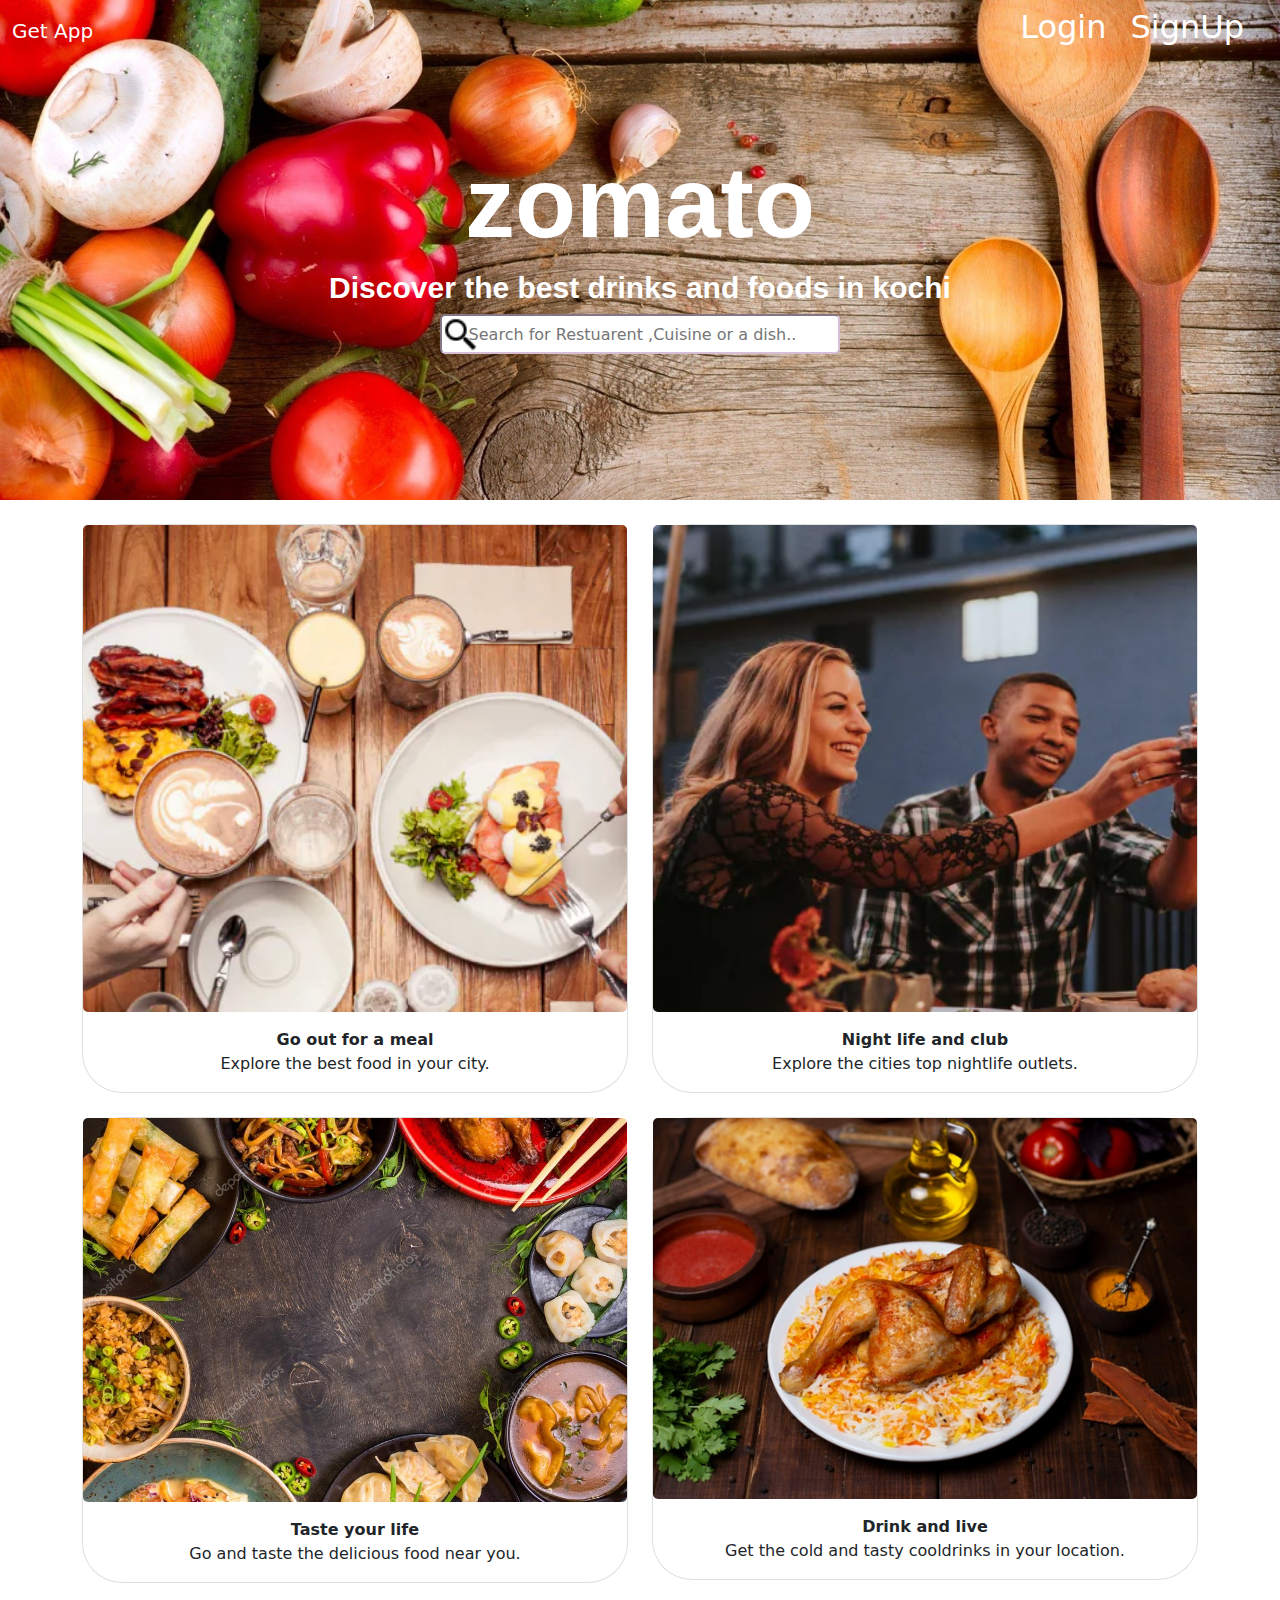
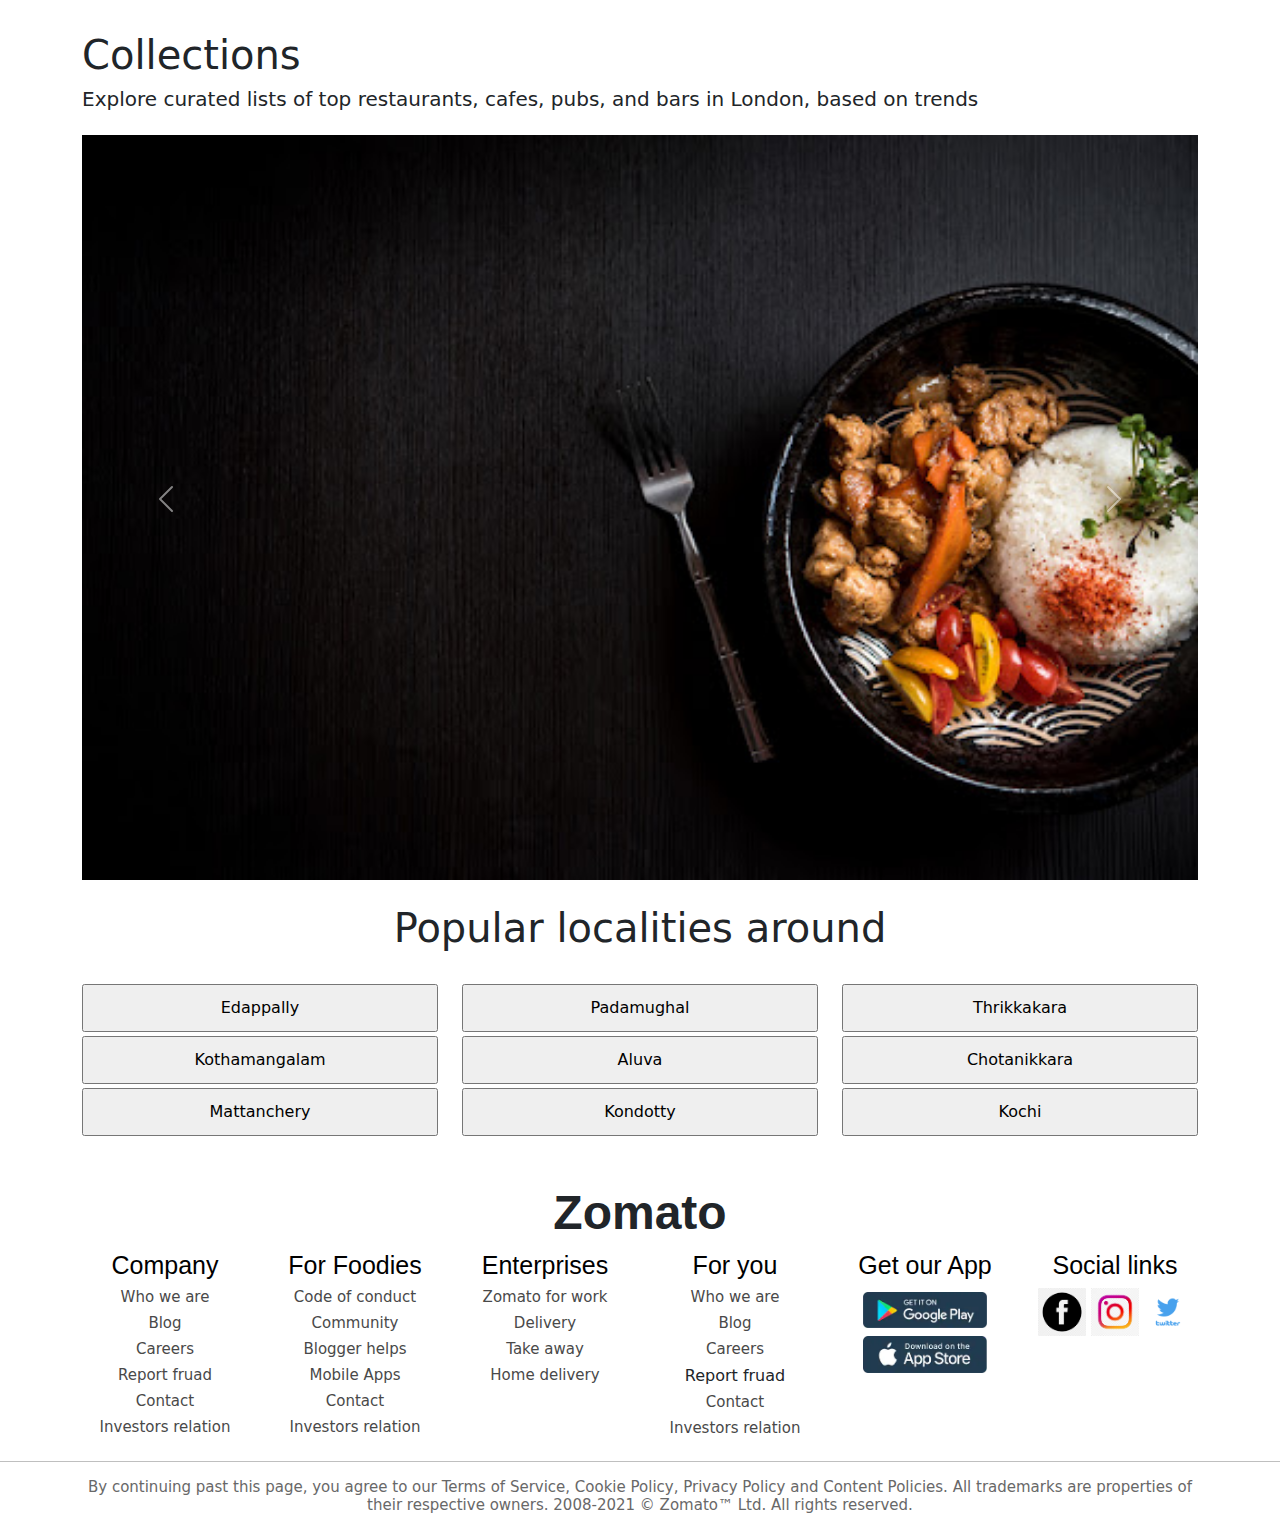
==== index.html @ c19b4e6b "shdb" ====
<!DOCTYPE html>
<html lang="en">

<head>
  <meta charset="UTF-8">
  <meta http-equiv="X-UA-Compatible" content="IE=edge">
  <meta name="viewport" content="width=device-width, initial-scale=1.0">
  <link rel="stylesheet" href="css/bootstrap.css" type="text/css">
  <link rel="stylesheet" href="style.css" type="text/css">
  <title>Zomato</title>
</head>

<body>
  <section>
    <div class="row1">
      <nav class="navbar navbar-expand-lg navbar-dark bg-transparent">
        <div class="container-fluid">
          <a class="navbar-brand text-white" href="#">Get App</a>
          <button class="navbar-toggler" type="button" data-bs-toggle="collapse"
            data-bs-target="#navbarSupportedContent" aria-controls="navbarSupportedContent" aria-expanded="false"
            aria-label="Toggle navigation">
            <span class="navbar-toggler-icon"></span>
          </button>
          <div class="collapse navbar-collapse" id="navbarSupportedContent">
            <ul class="navbar-nav me-auto mb-2 mb-lg-0">
              <!-- <li class="nav-item">
                <a class="nav-link active" aria-current="page" href="#">Home</a>
              </li> -->
              <!-- <li class="nav-item">
                <a class="nav-link" href="#">Link</a>
              </li> -->
              <!-- <li class="nav-item dropdown">
                <a class="nav-link dropdown-toggle" href="#" id="navbarDropdown" role="button" data-bs-toggle="dropdown" aria-expanded="false">
                  Dropdown
                </a>
                <ul class="dropdown-menu" aria-labelledby="navbarDropdown">
                  <li><a class="dropdown-item" href="#">Action</a></li>
                  <li><a class="dropdown-item" href="#">Another action</a></li>
                  <li><hr class="dropdown-divider"></li>
                  <li><a class="dropdown-item" href="#">Something else here</a></li>
                </ul>
              </li> -->
              <!-- <li class="nav-item">
                <a class="nav-link">Disabled</a>
              </li> -->
            </ul>
            <!-- <form class="d-flex">
              <input class="form-control me-2" type="search" placeholder="Search" aria-label="Search">
              <button class="btn btn-outline-success" type="submit">Search</button>
            </form> -->
            <h2 class="text1 me-4 ">Login</h2>
            <h2 class="text1 me-4 ">SignUp</h2>
          </div>
        </div>
      </nav>

      <div class="row2">
        <h1 class="text-3">zomato</h1>

      </div>
      <div class="row3">
        <h3 class="text-4">Discover the best drinks and foods in kochi</h3>

      </div>
      <div class="row4">
        <div class="col-12">
          <input type="search" class="Textfield" placeholder="Search for Restuarent ,Cuisine or a dish..">
        </div>
      </div>



    </div>
  </section>


  <!-- bodySection -->

  <div class="container text-center">
    <div class="row text-center">
      <div class="col-6 col-md-6 col-sm-6 col-lg-6 pt-4">
        <div class="card" style="width: 100%; height: auto;">
          <img src="Images/Go out for meal.webp" class="card-img-top" alt="...">
          <div class="card-body">
            <p class="card-text"><b>Go out for a meal</b><br>Explore the best food in your city.</p>
          </div>
        </div>
      </div>
      <div class="col-6 col-md-6 col-lg-6 col-sm-6 pt-4">
        <div class="card" style="width: 100%; height: auto;">
          <img src="Images/Zomatopro.webp" class="card-img-top" alt="...">
          <div class="card-body">
            <p class="card-text"><b>Night life and club</b><br>Explore the cities top nightlife outlets.</p>
          </div>
        </div>
      </div>
    </div>
    <div class="row text-center">
      <div class="col-6 col-md-6 col-lg-6 col-sm-6 pt-4">
        <div class="card" style="width: 100%; height: auto;">
          <img src="Images/Background11.jpg" class="card-img-top" alt="...">
          <div class="card-body">
            <p class="card-text"><b>Taste your life</b><br>Go and taste the delicious food near you.</p>
          </div>
        </div>
      </div>
      <div class="col-6 col-md-6 col-lg-6 col-sm-6 pt-4">
        <div class="card" style="width: 100%; height: auto;">
          <img src="Images/food5.jpg" class="card-img-top" alt="...">
          <div class="card-body">
            <p class="card-text"><b>Drink and live</b><br>Get the cold and tasty cooldrinks in your location.</p>
          </div>
        </div>
      </div>
    </div>
  </div>

  <!-- second body -->


  <div class="container">
    <div class="row pt-5">
      <h1>Collections</h1>
      <h5>Explore curated lists of top restaurants, cafes, pubs, and bars in London, based on trends</h5>
      <div class="col-md-12">
        <div id="carouselExampleInterval" class="carousel slide pt-3" data-bs-ride="carousel">
          <div class="carousel-inner">
            <div class="carousel-item active" data-bs-interval="10000">
              <img src="Images/Background6.jpg" class="d-block w-100" alt="...">
            </div>
            <div class="carousel-item" data-bs-interval="2000">
              <img src="Images/Background10 (1).png" class="d-block w-100" alt="...">
            </div>
            <div class="carousel-item" data-bs-interval="2000">
              <img src="Images/Background7.jpg" class="d-block w-100" alt="...">
            </div>
          </div>
          <button class="carousel-control-prev" type="button" data-bs-target="#carouselExampleInterval" data-bs-slide="prev">
            <span class="carousel-control-prev-icon" aria-hidden="true"></span>
            <span class="visually-hidden">Previous</span>
          </button>
          <button class="carousel-control-next" type="button" data-bs-target="#carouselExampleInterval" data-bs-slide="next">
            <span class="carousel-control-next-icon" aria-hidden="true"></span>
            <span class="visually-hidden">Next</span>
          </button>
        </div>
      </div>
    </div>
  </div>

  <!-- thirdbody -->

  <div class="container">
    <h1 class="pt-4 text-center">Popular localities around</h1>
    <div class="row text-center pt-4">
      <div class="col-sm-4 col-12 col-lg-4"><input type="button" class="button" value="Edappally"></div>
      <div class="col-sm-4 col-12 col-lg-4 "><input type="button" class="button" value="Padamughal"></div>
       <div class="col-sm-4 col-12 col-lg-4"><input type="button" class="button" value="Thrikkakara"></div>
      <!-- <div class="col-sm-4 col-9 col-lg-4"><input type="button" class="button" value="Kondotty"></div>
      <div class="col-sm-4 col-9 col-lg-4"><input type="button" class="button" value="Kondotty"></div>  -->
    </div>
    <div class="row text-center pt-1">
      <div class="col-sm-4 col-12 col-lg-4"><input type="button" class="button" value="Kothamangalam"></div>
      <div class="col-sm-4 col-12 col-lg-4 "><input type="button" class="button" value="Aluva"></div>
       <div class="col-sm-4 col-12 col-lg-4"><input type="button" class="button" value="Chotanikkara"></div>

    </div>
    <div class="row text-center pt-1">
      <div class="col-sm-4 col-12 col-lg-4"><input type="button" class="button" value="Mattanchery"></div>
      <div class="col-sm-4 col-12 col-lg-4 "><input type="button" class="button" value="Kondotty"></div>
       <div class="col-sm-4 col-12 col-lg-4"><input type="button" class="button" value="Kochi"></div>

    </div>

  </div>

  <!-- footer -->

  <div class="container">
    <div class="row pt-5 text-center">
      <h1 class="Textlast">Zomato</h1>
      
      <div class="col-6 col-sm-4 col-lg-2">
        <h4 class="Company">Company</h4>
        <h6 class="innertext">Who we are</h6>
        <h6 class="innertext">Blog</h6>
        <h6 class="innertext">Careers</h6>
        <h6 class="innertext">Report fruad</h6>
        <h6 class="innertext">Contact</h6>
        <h6 class="innertext">Investors relation</h6>

      </div>
      <div class="col-6 col-sm-4 col-lg-2">
        <h4 class="Company">For Foodies</h4>
        <h6 class="innertext">Code of conduct</h6>
        <h6 class="innertext">Community</h6>
        <h6 class="innertext">Blogger helps</h6>
        <h6 class="innertext">Mobile Apps</h6>
        <h6 class="innertext">Contact</h6>
        <h6 class="innertext">Investors relation</h6>

      </div>
      <div class="col-6 col-sm-4 col-lg-2">
        <h4 class="Company">Enterprises</h4>
        <h6 class="innertext">Zomato for work</h6>
        <h6 class="innertext">Delivery</h6>
        <h6 class="innertext">Take away</h6>
        <h6 class="innertext">Home delivery</h6>
        <!-- <h6 class="innertext">Contact</h6>
        <h6 class="innertext">Investors relation</h6> -->

      </div>
      <div class="col-6 col-sm-4 col-lg-2">
       <h4 class="Company">For you</h4>
       <h6 class="innertext">Who we are</h6>
        <h6 class="innertext">Blog</h6>
        </a><h6 class="innertext">Careers</h6>
       <h6>Report fruad</h6>
        <h6 class="innertext">Contact</h6>
        <h6 class="innertext">Investors relation</h6>

      </div>
      <div class="col-6 col-sm-4 col-lg-2">
        <h4 class="Company">Get our App</h4>
        <a href="https://play.google.com/store/apps/details?id=com.application.zomato"><img src="Images/Googleplay.webp" alt="" class="w-75 mt-1"></a>
        <a href="https://apps.apple.com/in/app/zomato-food-delivery-dining/id434613896"><img src="Images/Playstore.webp" alt="" class="w-75 mt-2"></a>
    
      </div>
      <div class="col-6 col-sm-4 col-lg-2">
        <h4 class="Company">Social links</h4>
        <a href="https://www.facebook.com/zomato/"><img src="Images/fdac.png" alt="" class="image-fluid"></a>
        <a href="https://www.instagram.com/zomato/?hl=en"><img src="Images/insta.jpg" alt="" class="image-fluid"></a>
        <a href="https://twitter.com/zomato?ref_src=twsrc%5Egoogle%7Ctwcamp%5Eserp%7Ctwgr%5Eauthor"><img src="Images/twitter.png" alt="" class="image-fluid"></a>
       

      </div>
    </div>
  </div>

  <hr class="hr">
  <div class="container">
  <h6 class="h6 text-center">By continuing past this page, you agree to our Terms of Service, Cookie Policy, Privacy Policy and Content Policies. All trademarks are properties of their respective owners. 2008-2021 © Zomato™ Ltd. All rights reserved.</h6>

</div>









  <script src="js/bootstrap.js"></script>
  <script src="https://cdn.jsdelivr.net/npm/@popperjs/core@2.10.2/dist/umd/popper.min.js"
    integrity="sha384-7+zCNj/IqJ95wo16oMtfsKbZ9ccEh31eOz1HGyDuCQ6wgnyJNSYdrPa03rtR1zdB"
    crossorigin="anonymous"></script>
  <script src="https://cdn.jsdelivr.net/npm/bootstrap@5.1.3/dist/js/bootstrap.min.js"
    integrity="sha384-QJHtvGhmr9XOIpI6YVutG+2QOK9T+ZnN4kzFN1RtK3zEFEIsxhlmWl5/YESvpZ13"
    crossorigin="anonymous"></script>
</body>

</html>
---- style.css ----
body{
    margin: 0px;
    padding: 0px;
}
.row1{
    width: 100%;
    height: 500px;
    background-image: url(Images/New-1.jpg);
    background-size: cover;
    overflow: hidden;
}
.text1{
    cursor: pointer;
    color: white;
}
.text1:hover{
    color: rgb(1, 105, 32);
}
.row2{
    align-items: center;
    text-align: center;
    padding-top: 5rem;
   
}
.text-3{
    font-size: 100px;
    font-family: Arial, Helvetica, sans-serif;
    font-weight: bolder;
    color: rgb(255, 255, 255);
}
.row3{
    align-items: center;
    text-align: center;

}
.text-4{
    font-size: 30px;
    font-family: Arial, Helvetica, sans-serif;
    font-weight: bolder;
    color: white;
}
.row4{
    align-items: center;
    text-align: center;

}
.Textfield{
    width: 400px;
    height: 40px;
    text-align: center;
    border-radius: 5px;
    border-color: thistle;
    background-image: url(Images/icons8-search-24.png);
    background-repeat: no-repeat;
    background-size: 2.3rem;
    
    /* background-position:; */
    outline: 0;
    cursor: pointer;

}

/* bodypart */
/* .container{
    margin-top: auto;
    background: rgb(255, 255, 255);
}
.row{
    text-align: center;
    margin-top: 40px;
   height: 500px;
   background: rgb(255, 255, 255);
   
  
}

.card{
    height: auto;
    width: auto;
    border-radius: 10px;

}

.card-img-top{
    width: auto;
    height: 15rem;
    border-radius: 2rem;

}
.rowone{
    text-align: center;
    margin-top: 40px;
   height: 900px;
   background: rgb(248, 155, 155);

} */

.Image1{
    width: 100%;
    height: auto;
    
    /* height: 7rem; */
}
.card{
    border-radius: 40px;
}
.card-img-top{
    border-radius: 5px;
    height: auto;
}
.d-block{
    width: 100%;
    
}
.button{
    width: 100%;
    height: 3rem;
    cursor: pointer;
    
}
.Textlast{
    font-family:sans-serif;
    font-weight: bold;
    font-size: 3rem;
}
.Company{
    font-style: normal;
    font-family: Verdana, Geneva, Tahoma, sans-serif;
    font-size: 25px;
    color: black;
}
.innertext{
    color: rgb(73, 73, 73);
    font-size: 15px;
    cursor: pointer;

}
.innertext:hover{
    color: rgb(250, 14, 14);
}
.hr{
    color: black;
    font-weight: 700;
}
.image-fluid{
    width: 3rem;
    height: auto;
    cursor: pointer;
}
.image-fluid:hover{
    transform: scale(1.05);
    transition: 0.7s ease;
}
.w-75:hover{
    transform: scale(1.05);
    transition: 0.7s ease;

}
.h6{
    color: rgb(104, 104, 104);
    font-size: 15px;
}
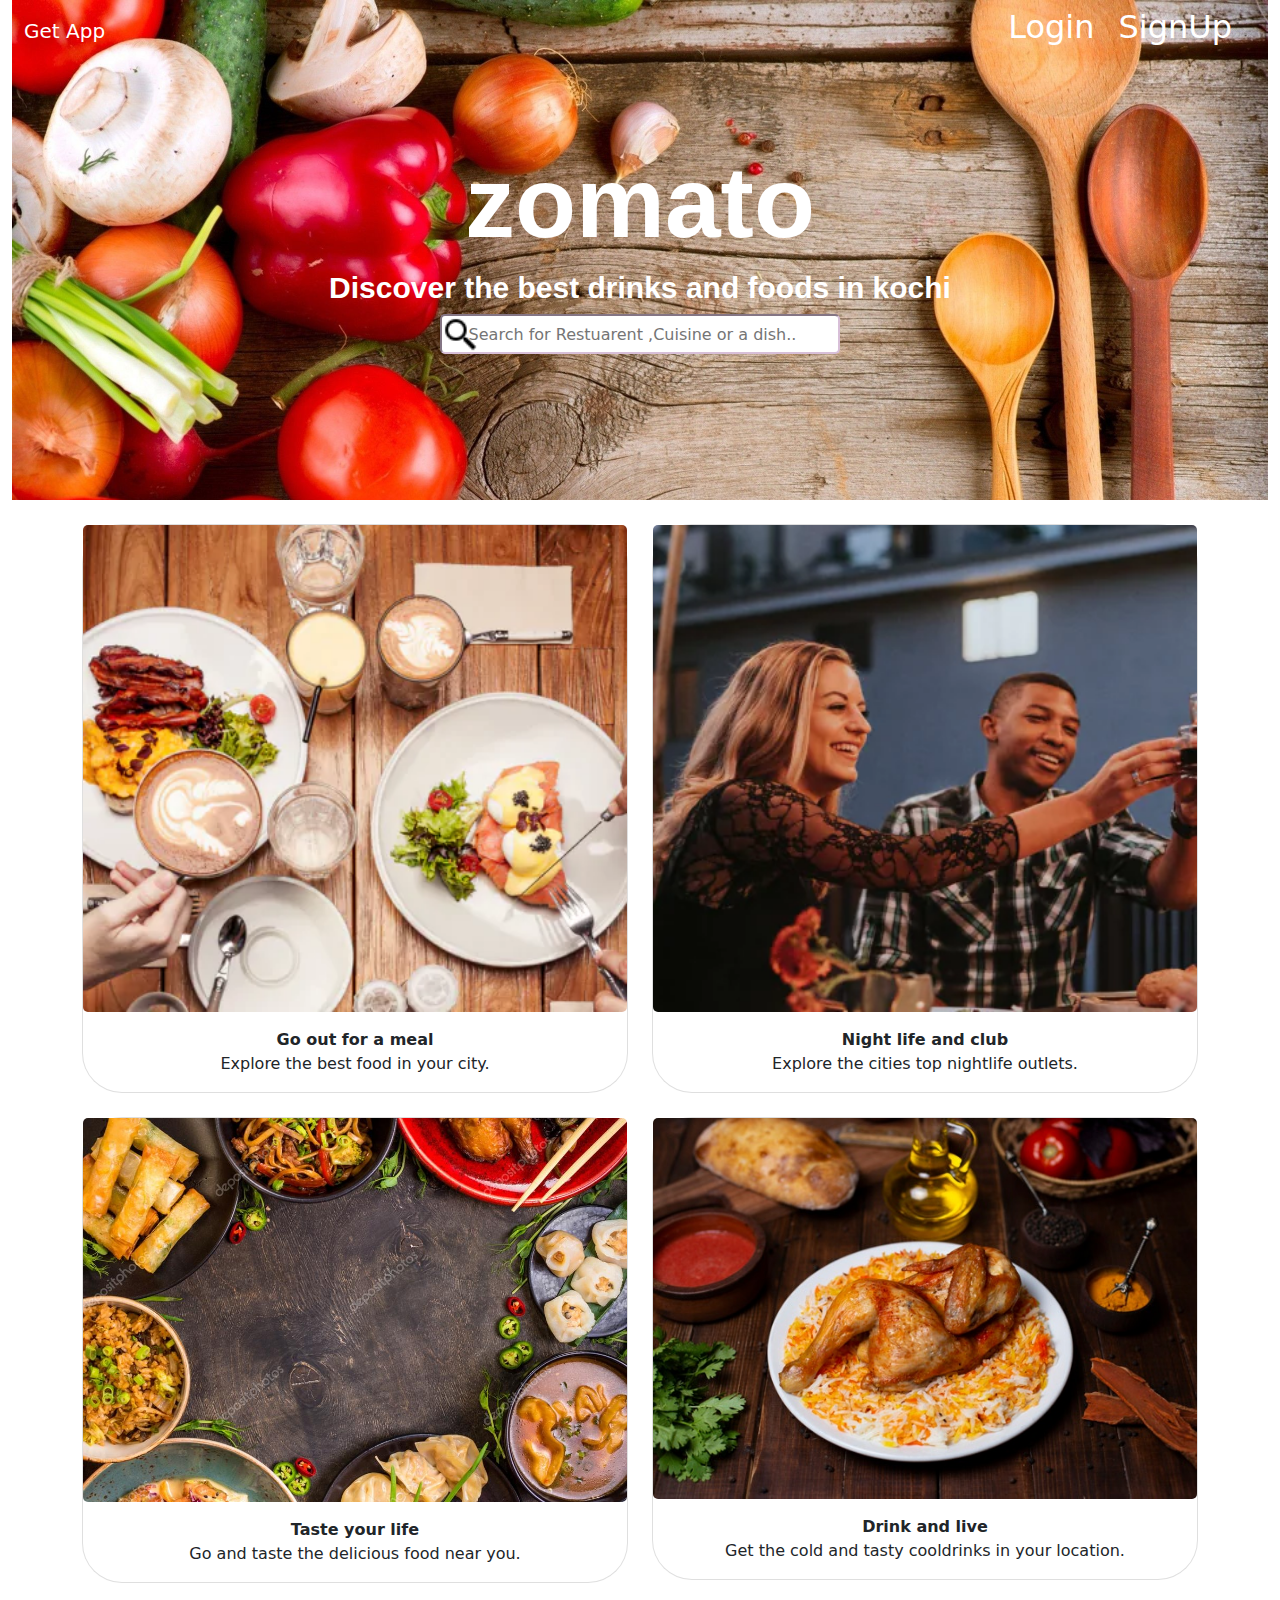
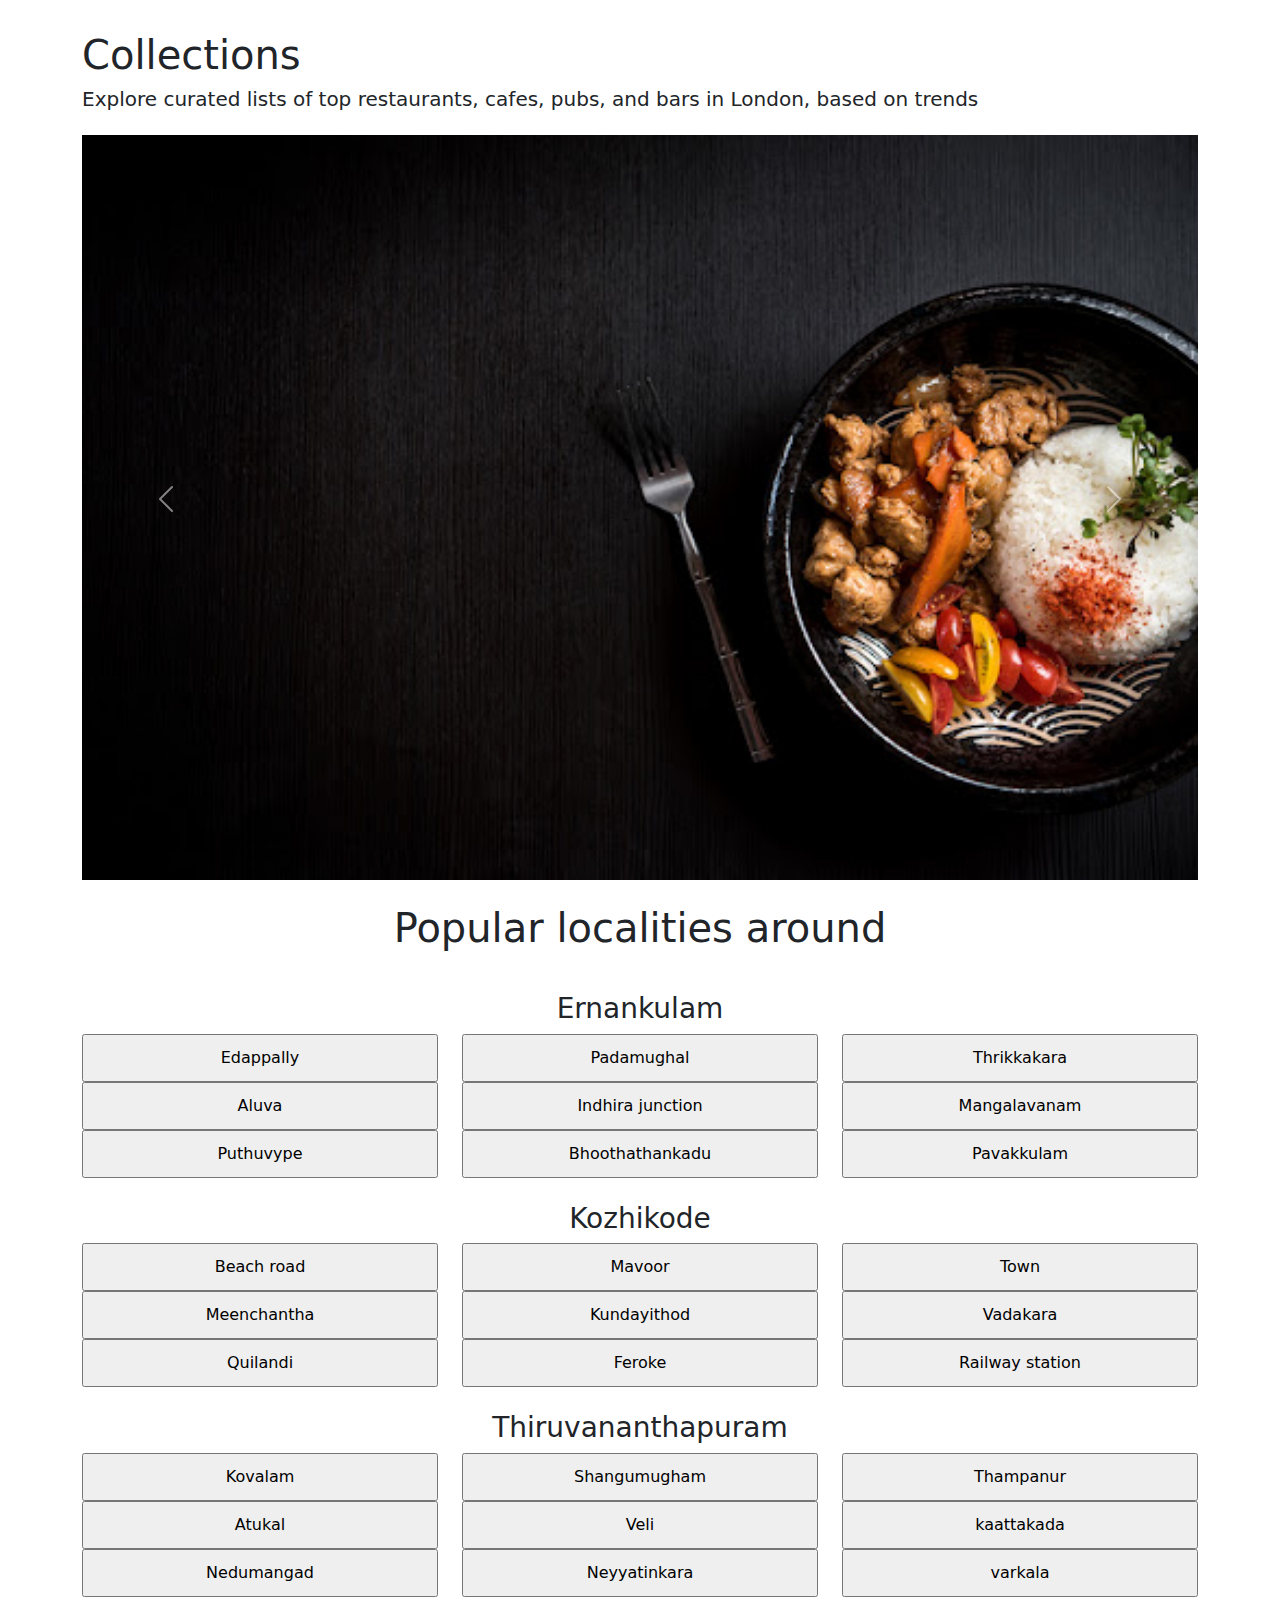
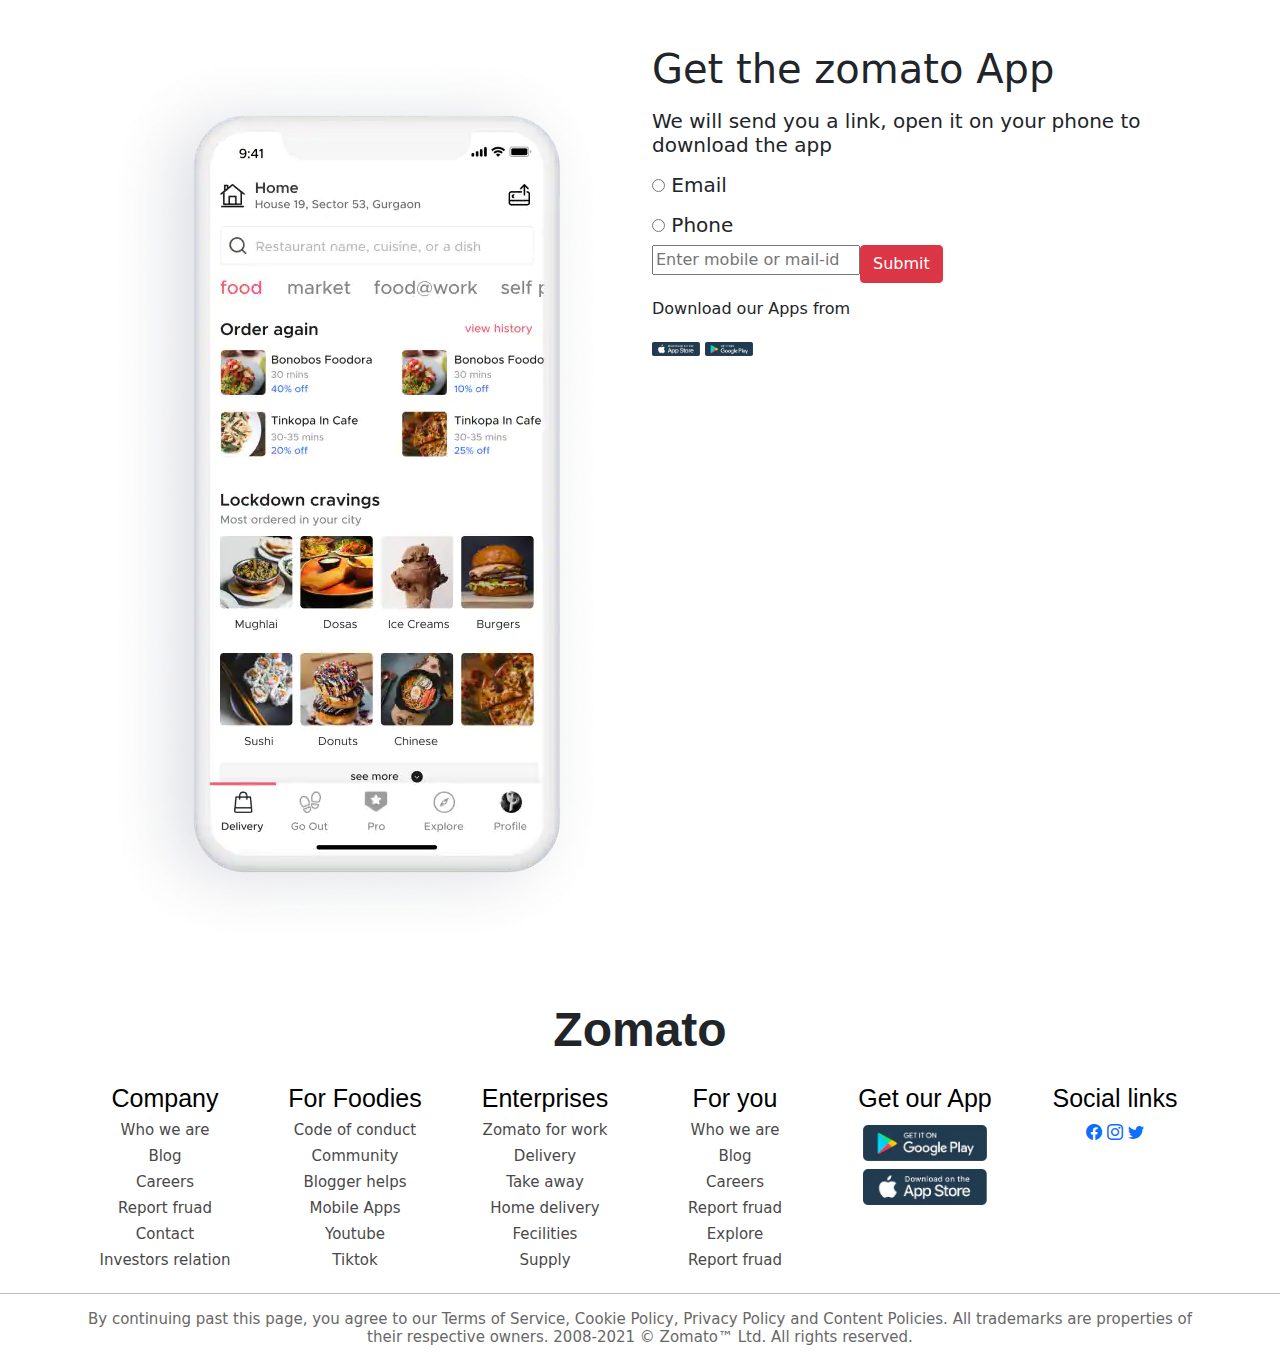
==== commit 7262aa7f: "Update index.html" ====
--- a/index.html
+++ b/index.html
@@ -7,13 +7,52 @@
   <meta name="viewport" content="width=device-width, initial-scale=1.0">
   <link rel="stylesheet" href="css/bootstrap.css" type="text/css">
   <link rel="stylesheet" href="style.css" type="text/css">
+  <link rel="stylesheet" href="https://cdn.jsdelivr.net/npm/bootstrap-icons@1.7.1/font/bootstrap-icons.css">
   <title>Zomato</title>
 </head>
 
 <body>
-  <section>
+  <div class="container-fluid">
+    <!-- <div class="row1"> -->
+    <!-- <div class="row banner">
+      <div class="col-lg-6 col-6 col-md-6 col-sm-6 "><h1>zomato</h1></div>
+      <div class="col-lg-6 col-6 col-md-6 col-sm-6 bg-light ">
+          <nav class="navbar navbar-expand-lg justify-content-end  navbar-light" style="text-align: right !important;">
+              <div class="container-fluid m-auto justify-content-end ">
+                <button class="navbar-toggler  " type="button" data-bs-toggle="collapse" data-bs-target="#navbarNav" aria-controls="navbarNav" aria-expanded="false" aria-label="Toggle navigation">
+                  <span class="navbar-toggler-icon"></span>
+                </button>
+                <div class="collapse navbar-collapse justify-content-end" id="navbarNav">
+                  <ul class="navbar-nav ">
+                    
+                    <li class="nav-item">
+                      <a class="nav-link text-end" href="#">sign in</a>
+                    </li>
+                    <li class="nav-item text-end">
+                      <a class="nav-link" href="#">sign up</a>
+                    </li>
+                    
+                  </ul>
+                </div>
+              </div>
+            </nav>
+      </div>
+  </div> -->
+
+    
+
+
+
+
+
+
+
+
+
+
+
     <div class="row1">
-      <nav class="navbar navbar-expand-lg navbar-dark bg-transparent">
+      <nav class="navbar navbar-expand-lg navbar-dark bg-transparent justify-content-end">
         <div class="container-fluid">
           <a class="navbar-brand text-white" href="#">Get App</a>
           <button class="navbar-toggler" type="button" data-bs-toggle="collapse"
@@ -21,12 +60,16 @@
             aria-label="Toggle navigation">
             <span class="navbar-toggler-icon"></span>
           </button>
-          <div class="collapse navbar-collapse" id="navbarSupportedContent">
+          <div class="collapse navbar-collapse justify-content-end" id="navbarSupportedContent">
             <ul class="navbar-nav me-auto mb-2 mb-lg-0">
+
+
+
+
               <!-- <li class="nav-item">
                 <a class="nav-link active" aria-current="page" href="#">Home</a>
-              </li> -->
-              <!-- <li class="nav-item">
+              </li>  -->
+              <!--  <li class="nav-item">
                 <a class="nav-link" href="#">Link</a>
               </li> -->
               <!-- <li class="nav-item dropdown">
@@ -43,13 +86,20 @@
               <!-- <li class="nav-item">
                 <a class="nav-link">Disabled</a>
               </li> -->
+
+
             </ul>
+
+
             <!-- <form class="d-flex">
               <input class="form-control me-2" type="search" placeholder="Search" aria-label="Search">
               <button class="btn btn-outline-success" type="submit">Search</button>
             </form> -->
-            <h2 class="text1 me-4 ">Login</h2>
-            <h2 class="text1 me-4 ">SignUp</h2>
+
+
+
+            <h2 class="text1 me-4 justify-content-end">Login</h2>
+            <h2 class="text1 me-4 justify-content-end">SignUp</h2>
           </div>
         </div>
       </nav>
@@ -66,15 +116,17 @@
         <div class="col-12">
           <input type="search" class="Textfield" placeholder="Search for Restuarent ,Cuisine or a dish..">
         </div>
-      </div>
-
-
-
-    </div>
-  </section>
-
-
-  <!-- bodySection -->
+      </div> 
+
+
+
+    </div>
+  </div>
+        
+</div>
+
+
+   <!-- bodySection -->
 
   <div class="container text-center">
     <div class="row text-center">
@@ -153,25 +205,89 @@
   <div class="container">
     <h1 class="pt-4 text-center">Popular localities around</h1>
     <div class="row text-center pt-4">
+      <h3 class="line pt-2">Ernankulam</h3>
       <div class="col-sm-4 col-12 col-lg-4"><input type="button" class="button" value="Edappally"></div>
       <div class="col-sm-4 col-12 col-lg-4 "><input type="button" class="button" value="Padamughal"></div>
        <div class="col-sm-4 col-12 col-lg-4"><input type="button" class="button" value="Thrikkakara"></div>
       <!-- <div class="col-sm-4 col-9 col-lg-4"><input type="button" class="button" value="Kondotty"></div>
       <div class="col-sm-4 col-9 col-lg-4"><input type="button" class="button" value="Kondotty"></div>  -->
-    </div>
-    <div class="row text-center pt-1">
-      <div class="col-sm-4 col-12 col-lg-4"><input type="button" class="button" value="Kothamangalam"></div>
-      <div class="col-sm-4 col-12 col-lg-4 "><input type="button" class="button" value="Aluva"></div>
-       <div class="col-sm-4 col-12 col-lg-4"><input type="button" class="button" value="Chotanikkara"></div>
-
-    </div>
-    <div class="row text-center pt-1">
-      <div class="col-sm-4 col-12 col-lg-4"><input type="button" class="button" value="Mattanchery"></div>
-      <div class="col-sm-4 col-12 col-lg-4 "><input type="button" class="button" value="Kondotty"></div>
-       <div class="col-sm-4 col-12 col-lg-4"><input type="button" class="button" value="Kochi"></div>
-
-    </div>
-
+      <div class="col-sm-4 col-12 col-lg-4"><input type="button" class="button" value="Aluva"></div>
+      <div class="col-sm-4 col-12 col-lg-4 "><input type="button" class="button" value="Indhira junction"></div>
+       <div class="col-sm-4 col-12 col-lg-4"><input type="button" class="button" value="Mangalavanam"></div>
+       <div class="col-sm-4 col-12 col-lg-4"><input type="button" class="button" value="Puthuvype"></div>
+       <div class="col-sm-4 col-12 col-lg-4 "><input type="button" class="button" value="Bhoothathankadu"></div>
+        <div class="col-sm-4 col-12 col-lg-4"><input type="button" class="button" value="Pavakkulam"></div>
+    </div>
+    <div class="row text-center pt-3">
+      <h3 class="line pt-2">Kozhikode</h3>
+      <div class="col-sm-4 col-12 col-lg-4"><input type="button" class="button" value="Beach road"></div>
+      <div class="col-sm-4 col-12 col-lg-4 "><input type="button" class="button" value="Mavoor"></div>
+       <div class="col-sm-4 col-12 col-lg-4"><input type="button" class="button" value="Town"></div>
+       <div class="col-sm-4 col-12 col-lg-4"><input type="button" class="button" value="Meenchantha"></div>
+      <div class="col-sm-4 col-12 col-lg-4 "><input type="button" class="button" value="Kundayithod"></div>
+       <div class="col-sm-4 col-12 col-lg-4"><input type="button" class="button" value="Vadakara"></div>
+       <div class="col-sm-4 col-12 col-lg-4"><input type="button" class="button" value="Quilandi"></div>
+      <div class="col-sm-4 col-12 col-lg-4 "><input type="button" class="button" value="Feroke"></div>
+       <div class="col-sm-4 col-12 col-lg-4"><input type="button" class="button" value="Railway station"></div>
+
+
+    </div>
+    <div class="row text-center pt-3">
+      <h3 class="line pt-2">Thiruvananthapuram</h3>
+      <div class="col-sm-4 col-12 col-lg-4"><input type="button" class="button" value="Kovalam"></div>
+      <div class="col-sm-4 col-12 col-lg-4 "><input type="button" class="button" value="Shangumugham"></div>
+       <div class="col-sm-4 col-12 col-lg-4"><input type="button" class="button" value="Thampanur"></div>
+       <div class="col-sm-4 col-12 col-lg-4"><input type="button" class="button" value="Atukal"></div>
+      <div class="col-sm-4 col-12 col-lg-4"><input type="button" class="button" value="Veli"></div>
+       <div class="col-sm-4 col-12 col-lg-4"><input type="button" class="button" value="kaattakada"></div>
+       <div class="col-sm-4 col-12 col-lg-4"><input type="button" class="button" value="Nedumangad"></div>
+      <div class="col-sm-4 col-12 col-lg-4"><input type="button" class="button" value="Neyyatinkara"></div>
+       <div class="col-sm-4 col-12 col-lg-4"><input type="button" class="button" value="varkala"></div>
+
+    </div>
+
+  </div>
+
+  <!-- fourth body -->
+  <div class="container">
+    <div class="row pt-5">
+      <div class="col-12 col-sm-6 col-md-6 text-center">
+        <img src="Images/phonephoto.webp" alt="" class="phoneimage">
+
+      </div>
+      <div class="zom col-12 col-sm-6 col-md-6">
+        <h1>Get the zomato App</h1>
+        <h5 class="h5text pt-2">We will send you a link, open it on your phone to download the app</h5> 
+        <!-- <span><input type="radio" name="name" class=""><h5 class="d-flex">Email</h5> <input type="radio" name="name"><h5>Phone</h5></span> -->
+         <div class="firstdiv pt-2">
+          <h5><input type="radio" class="Buttonradio" name="name">  Email</h5>
+        </div>
+          <div class="Seconddiv pt-2 ">
+         
+          <h5><input type="radio" class="Buttonradio " name="name">  Phone</h5>
+          
+        </div>
+        <div class="dev d-flex col-12 col-md-12 col-sm-12">
+        
+        <div class="Searchinput  ">
+          <input type="search" class="Searchspace" placeholder="Enter mobile or mail-id">
+        </div>
+        <div class="Searchbuton ">
+          <button type="button" class="btn btn-danger">Submit</button>
+
+        </div>
+      </div>
+
+        <h6 class="textd pt-3">Download our Apps from</h6>
+        <img src="Images/Playstore.webp" alt="" class="logo image-fluid mt-3">
+        <img src="Images/Googleplay.webp" alt="" class="logo image-fluid mt-3">
+        
+        
+        
+        
+
+      </div>
+    </div>
   </div>
 
   <!-- footer -->
@@ -180,7 +296,7 @@
     <div class="row pt-5 text-center">
       <h1 class="Textlast">Zomato</h1>
       
-      <div class="col-6 col-sm-4 col-lg-2">
+      <div class="col-6 col-sm-4 col-lg-2 pt-3">
         <h4 class="Company">Company</h4>
         <h6 class="innertext">Who we are</h6>
         <h6 class="innertext">Blog</h6>
@@ -190,47 +306,49 @@
         <h6 class="innertext">Investors relation</h6>
 
       </div>
-      <div class="col-6 col-sm-4 col-lg-2">
+      <div class="col-6 col-sm-4 col-lg-2 pt-3">
         <h4 class="Company">For Foodies</h4>
         <h6 class="innertext">Code of conduct</h6>
         <h6 class="innertext">Community</h6>
         <h6 class="innertext">Blogger helps</h6>
         <h6 class="innertext">Mobile Apps</h6>
-        <h6 class="innertext">Contact</h6>
-        <h6 class="innertext">Investors relation</h6>
-
-      </div>
-      <div class="col-6 col-sm-4 col-lg-2">
+        <h6 class="innertext">Youtube</h6>
+        <h6 class="innertext">Tiktok</h6>
+   
+
+      </div>
+      <div class="col-6 col-sm-4 col-lg-2 pt-3">
         <h4 class="Company">Enterprises</h4>
         <h6 class="innertext">Zomato for work</h6>
         <h6 class="innertext">Delivery</h6>
         <h6 class="innertext">Take away</h6>
         <h6 class="innertext">Home delivery</h6>
-        <!-- <h6 class="innertext">Contact</h6>
-        <h6 class="innertext">Investors relation</h6> -->
-
-      </div>
-      <div class="col-6 col-sm-4 col-lg-2">
+        <h6 class="innertext">Fecilities</h6>
+        <h6 class="innertext">Supply</h6>
+
+      </div>
+      <div class="col-6 col-sm-4 col-lg-2 pt-3">
        <h4 class="Company">For you</h4>
        <h6 class="innertext">Who we are</h6>
         <h6 class="innertext">Blog</h6>
-        </a><h6 class="innertext">Careers</h6>
-       <h6>Report fruad</h6>
-        <h6 class="innertext">Contact</h6>
-        <h6 class="innertext">Investors relation</h6>
-
-      </div>
-      <div class="col-6 col-sm-4 col-lg-2">
+        <h6 class="innertext">Careers</h6>
+        <h6 class="innertext">Report fruad</h6>
+        <h6 class="innertext">Explore</h6>
+        <h6 class="innertext">Report fruad</h6>
+       
+
+      </div>
+      <div class="col-6 col-sm-4 col-lg-2 pt-3">
         <h4 class="Company">Get our App</h4>
         <a href="https://play.google.com/store/apps/details?id=com.application.zomato"><img src="Images/Googleplay.webp" alt="" class="w-75 mt-1"></a>
         <a href="https://apps.apple.com/in/app/zomato-food-delivery-dining/id434613896"><img src="Images/Playstore.webp" alt="" class="w-75 mt-2"></a>
     
       </div>
-      <div class="col-6 col-sm-4 col-lg-2">
+      <div class="col-6 col-sm-4 col-lg-2 pt-3">
         <h4 class="Company">Social links</h4>
-        <a href="https://www.facebook.com/zomato/"><img src="Images/fdac.png" alt="" class="image-fluid"></a>
-        <a href="https://www.instagram.com/zomato/?hl=en"><img src="Images/insta.jpg" alt="" class="image-fluid"></a>
-        <a href="https://twitter.com/zomato?ref_src=twsrc%5Egoogle%7Ctwcamp%5Eserp%7Ctwgr%5Eauthor"><img src="Images/twitter.png" alt="" class="image-fluid"></a>
+        <a href="https://www.facebook.com/zomato/"><i class="bi bi-facebook"></i></a>
+        <a href="https://www.instagram.com/zomato/?hl=en"><i class="bi bi-instagram"></i></a>
+        <a href="https://twitter.com/zomato?ref_src=twsrc%5Egoogle%7Ctwcamp%5Eserp%7Ctwgr%5Eauthor"><i class="bi bi-twitter"></i></a>
        
 
       </div>
@@ -260,4 +378,4 @@
     crossorigin="anonymous"></script>
 </body>
 
-</html>+</html>
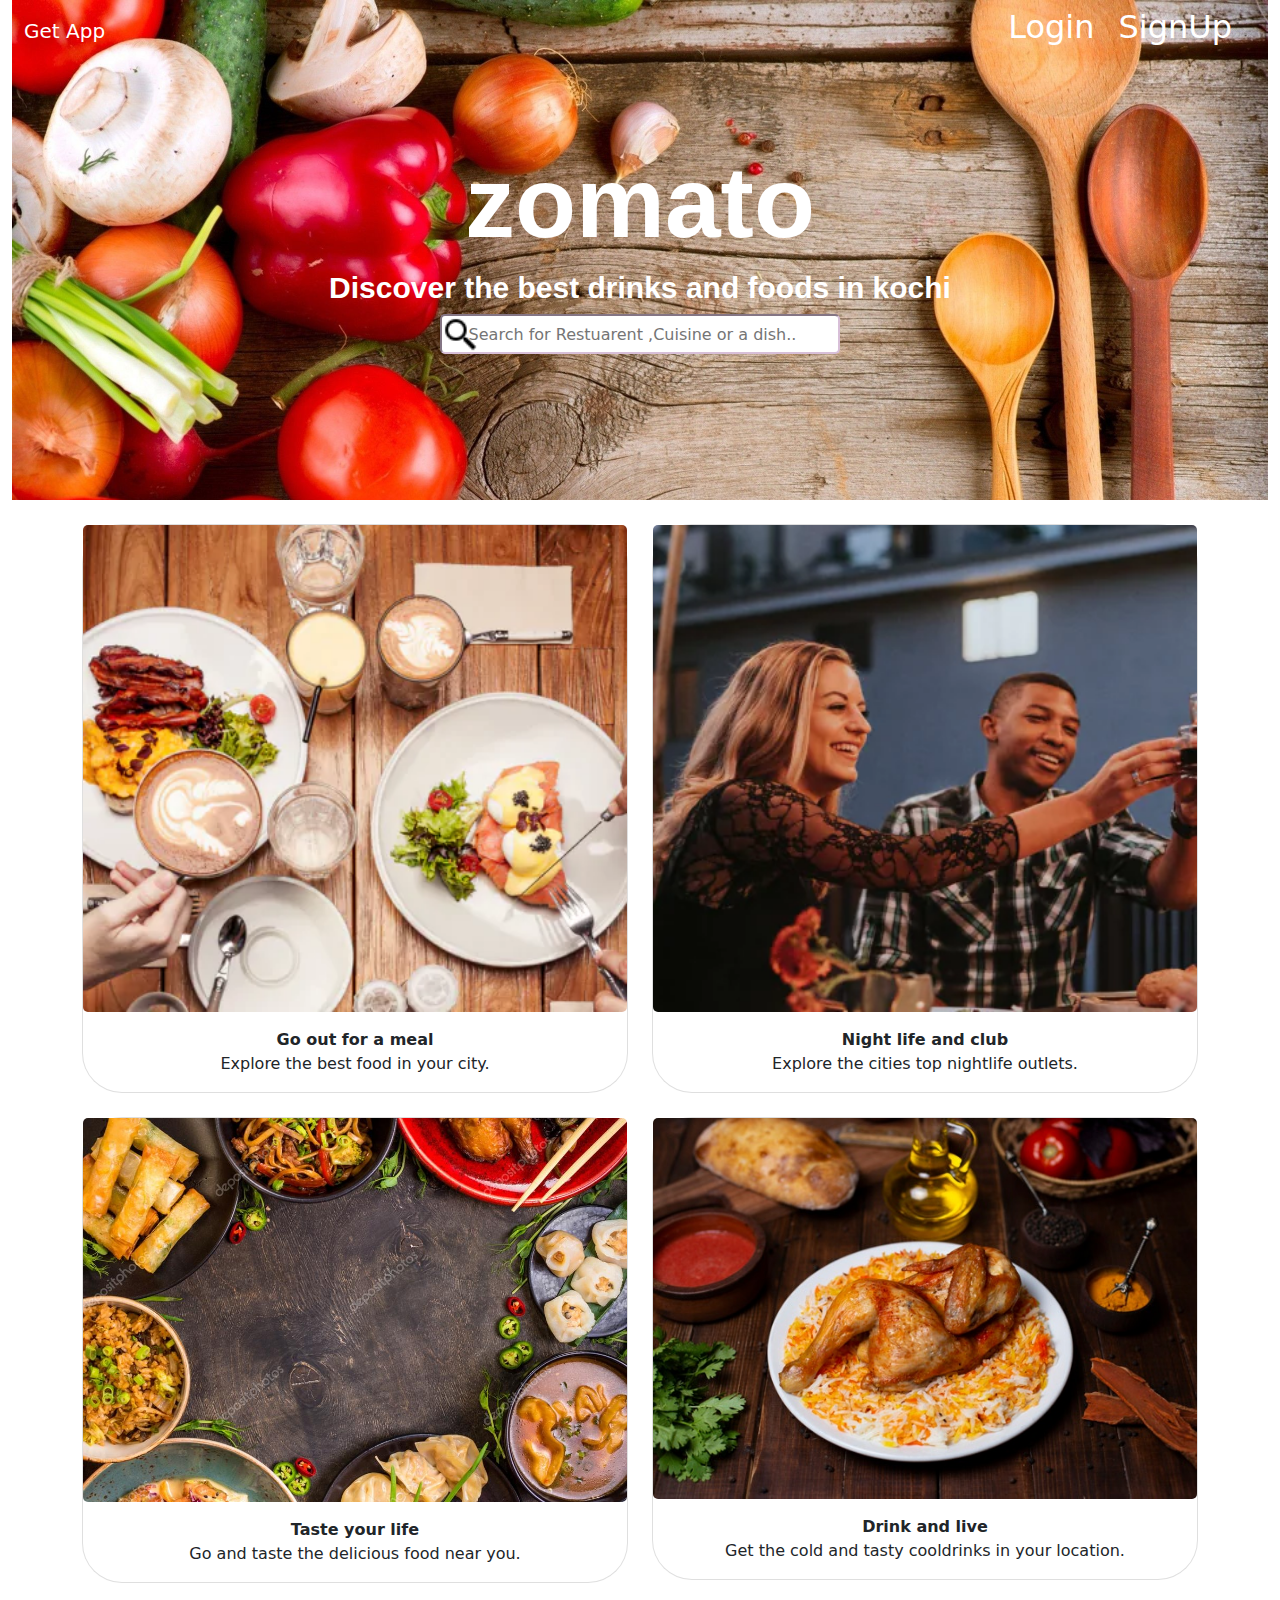
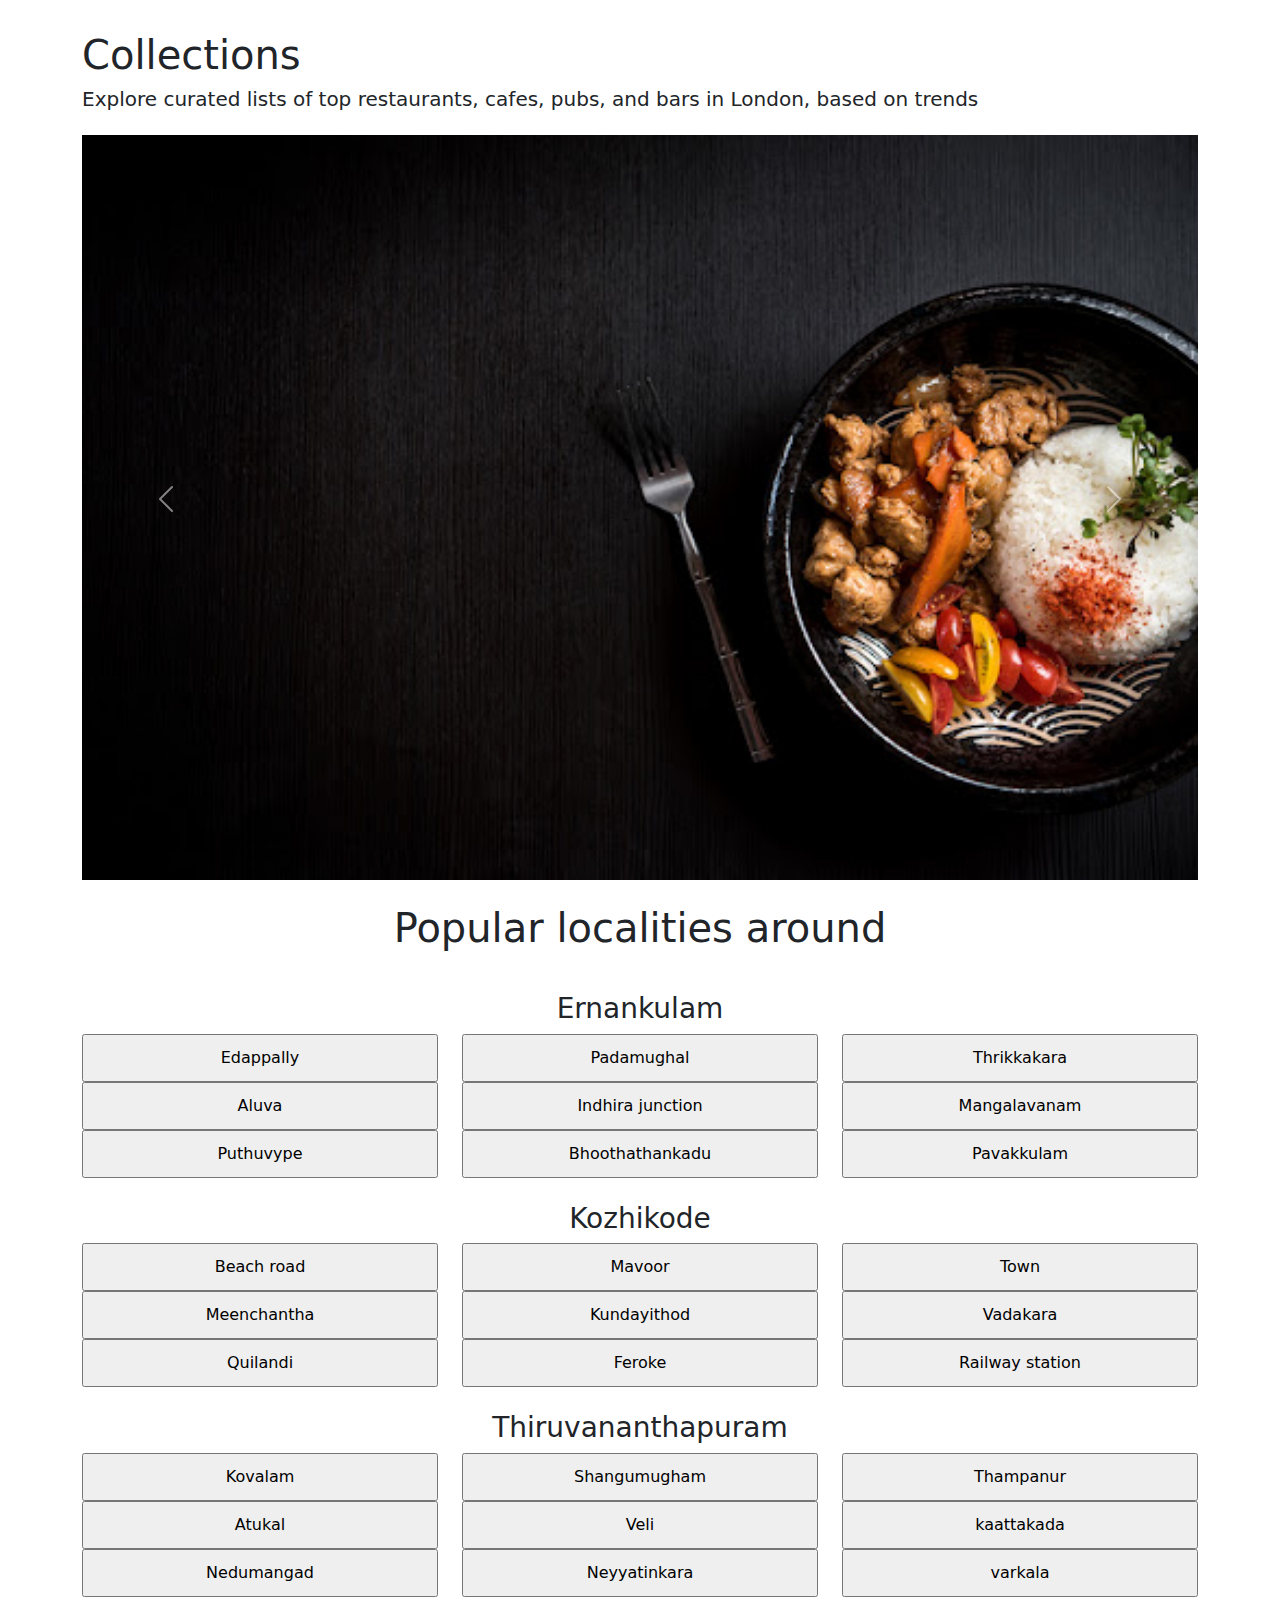
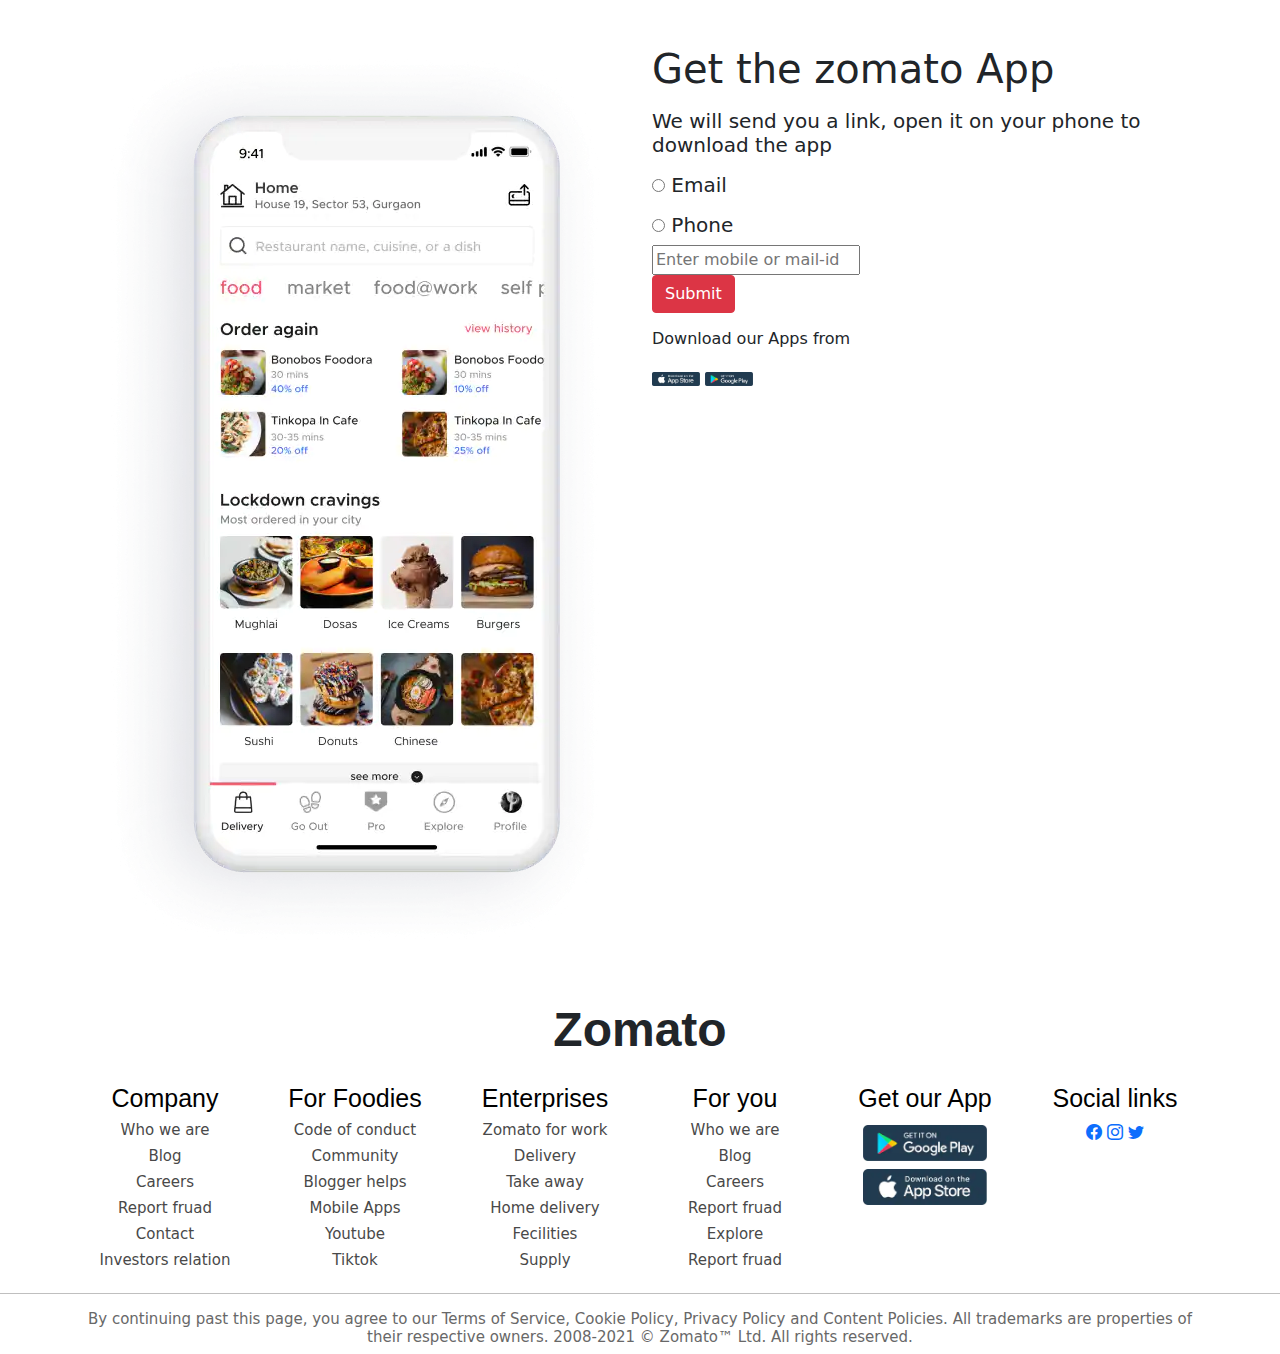
==== commit fa806d1f: "Update index.html" ====
--- a/index.html
+++ b/index.html
@@ -251,7 +251,7 @@
   <!-- fourth body -->
   <div class="container">
     <div class="row pt-5">
-      <div class="col-12 col-sm-6 col-md-6 text-center">
+      <div class="col-12 col-sm-6 col-md-6  text-center">
         <img src="Images/phonephoto.webp" alt="" class="phoneimage">
 
       </div>
@@ -262,18 +262,18 @@
          <div class="firstdiv pt-2">
           <h5><input type="radio" class="Buttonradio" name="name">  Email</h5>
         </div>
-          <div class="Seconddiv pt-2 ">
+          <div class="Seconddiv pt-2">
          
           <h5><input type="radio" class="Buttonradio " name="name">  Phone</h5>
           
         </div>
-        <div class="dev d-flex col-12 col-md-12 col-sm-12">
+        <div class="dev  col-12 col-md-12 col-sm-12">
         
         <div class="Searchinput  ">
-          <input type="search" class="Searchspace" placeholder="Enter mobile or mail-id">
+          <input type="search" class="Searchspace " placeholder="Enter mobile or mail-id">
         </div>
         <div class="Searchbuton ">
-          <button type="button" class="btn btn-danger">Submit</button>
+          <button type="button" class="btn btn-danger m-auto">Submit</button>
 
         </div>
       </div>
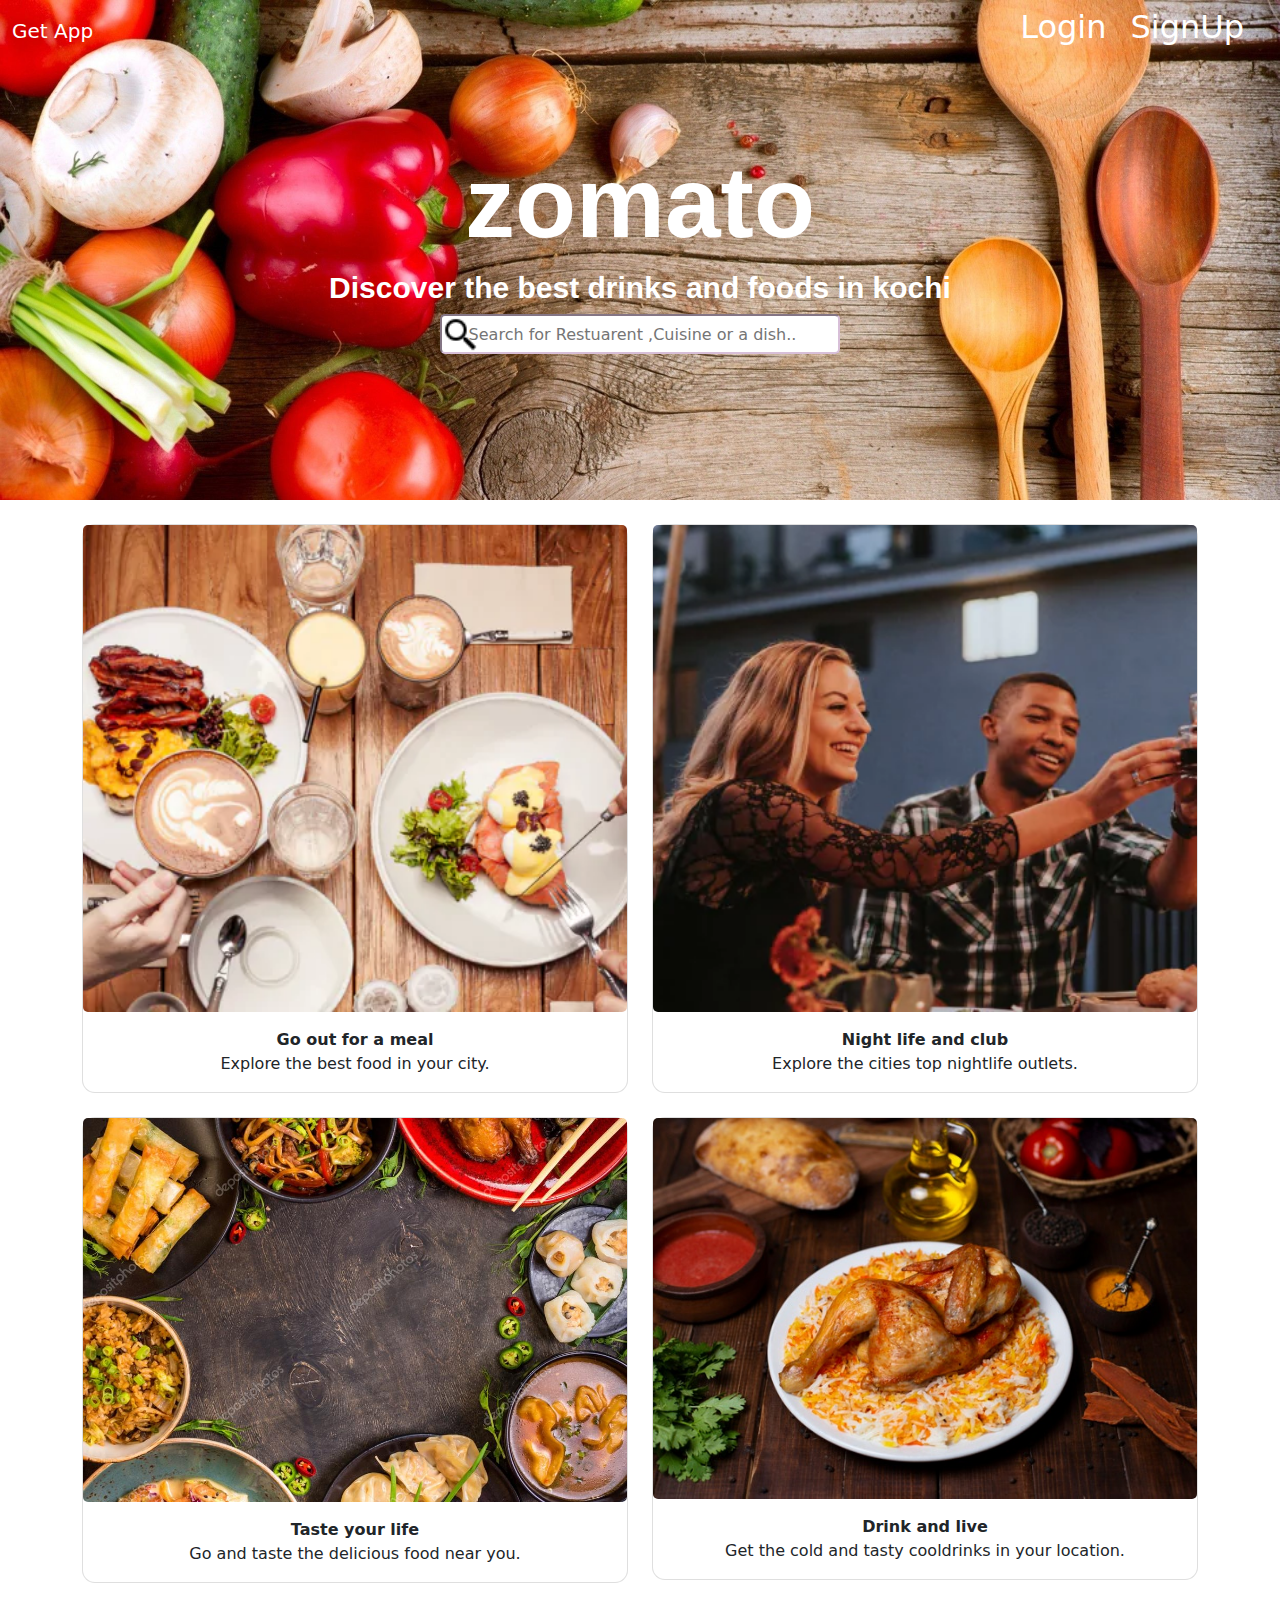
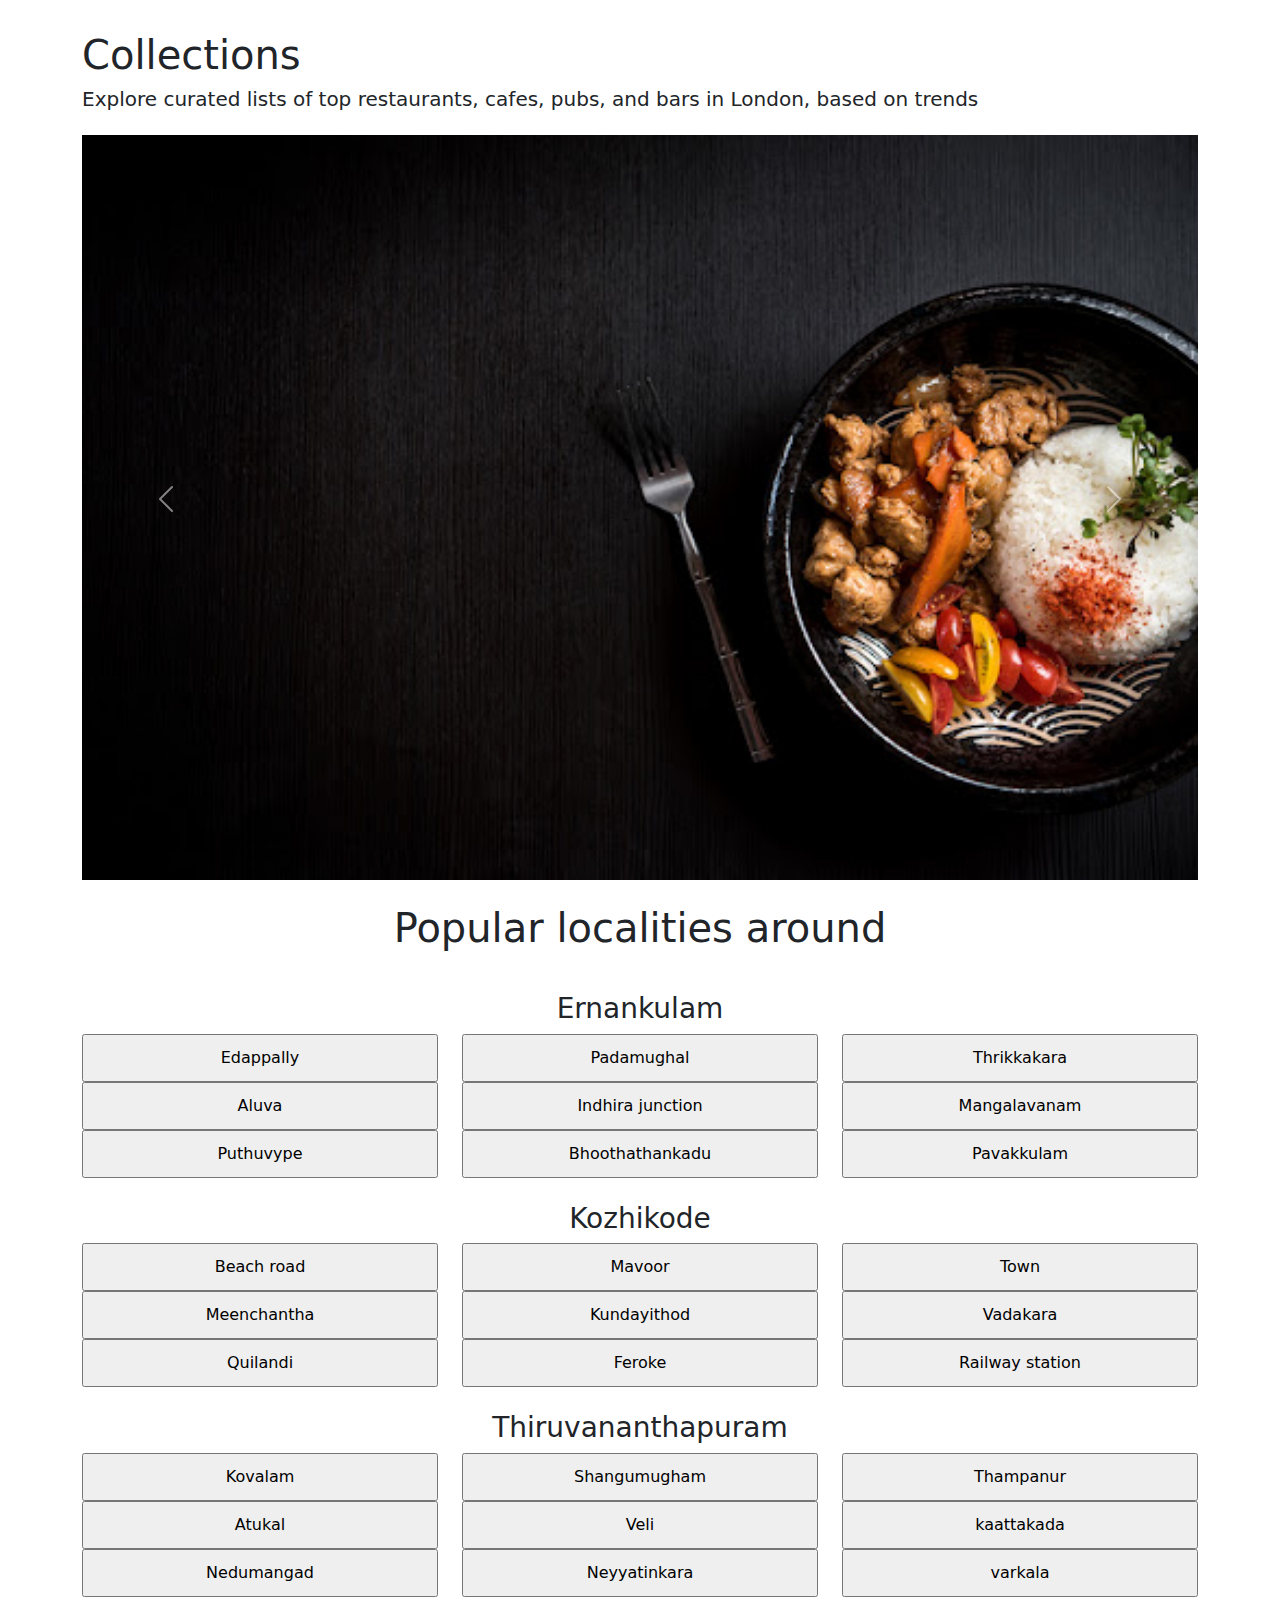
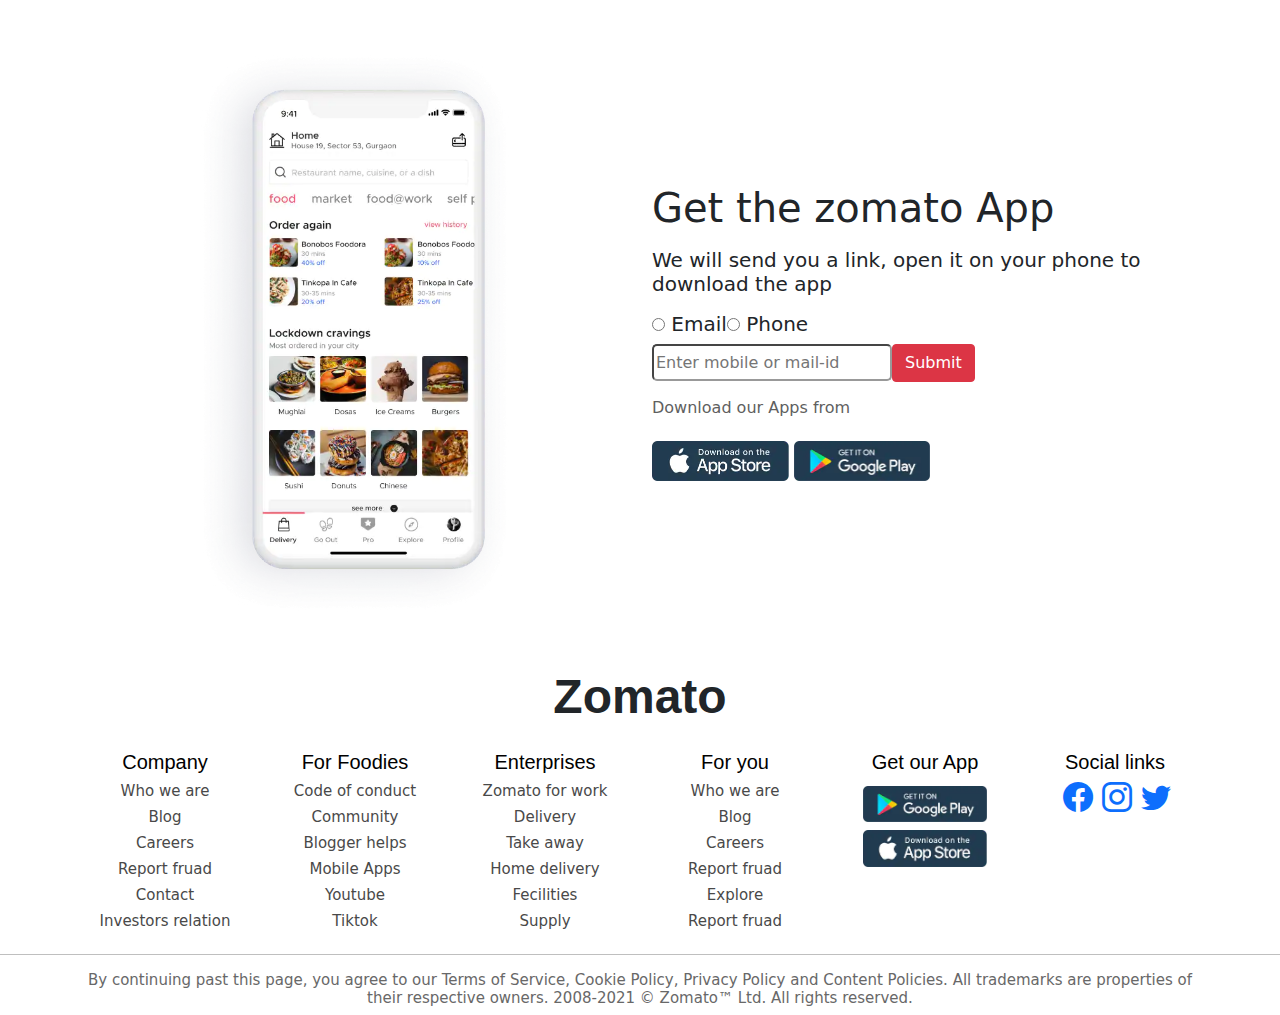
==== commit 8ade1399: "Update index.html" ====
--- a/index.html
+++ b/index.html
@@ -12,7 +12,7 @@
 </head>
 
 <body>
-  <div class="container-fluid">
+  <section>
     <!-- <div class="row1"> -->
     <!-- <div class="row banner">
       <div class="col-lg-6 col-6 col-md-6 col-sm-6 "><h1>zomato</h1></div>
@@ -123,7 +123,7 @@
     </div>
   </div>
         
-</div>
+  </section>
 
 
    <!-- bodySection -->
--- a/style.css
+++ b/style.css
@@ -102,7 +102,8 @@
     /* height: 7rem; */
 }
 .card{
-    border-radius: 40px;
+    border-radius: 13px;
+    min-height: 22rem;
 }
 .card-img-top{
     border-radius: 5px;
@@ -126,13 +127,14 @@
 .Company{
     font-style: normal;
     font-family: Verdana, Geneva, Tahoma, sans-serif;
-    font-size: 25px;
+    font-size: 20px;
     color: black;
 }
 .innertext{
     color: rgb(73, 73, 73);
     font-size: 15px;
     cursor: pointer;
+    font-weight: lighter;
 
 }
 .innertext:hover{
@@ -159,4 +161,209 @@
 .h6{
     color: rgb(104, 104, 104);
     font-size: 15px;
-}+}
+.phoneimage {
+    width: 30%;
+    height: auto;
+}
+.innerSection{
+    width: 100%;
+    height: 50px;
+    background: rgb(255, 255, 255);
+    margin-top: 3rem;
+}
+.AppText{
+    font-family:Okra, Helvetica, sans-serif;
+    font-weight: normal;
+    font-size: 44px;
+    word-spacing: 2px;
+    letter-spacing: 1px;
+    padding-left: 2rem;
+}
+.innerSection1{
+    width: 100%;
+    height: 100px;
+    background: rgb(255, 255, 255);
+}
+.TextFile{
+    font-family:Okra, Helvetica, sans-serif;
+    font-weight: normal;
+    font-size: 15px;
+    word-spacing: 2px;
+    letter-spacing: 1px;
+    padding-left: 2rem;
+    padding-top: 2rem;
+}
+
+.Innersection2{
+    width: 100%;
+    height: 60px;
+    background: rgb(255, 255, 255);
+}
+.Emailpart{
+    float: left;
+    padding-left: 2rem;
+    padding-top: 1rem;
+    font-size: 17px;
+    font-weight: lighter;
+
+
+}
+.Phonepart{
+    float: left;
+    padding-left: 2rem;
+    padding-top: 1rem;
+    font-size: 17px;
+    font-weight: lighter;
+
+}
+.Radiobutton{
+    width: 20px;
+    height: 20px;  
+    fill: brown;
+    /* background-color; */
+   
+}
+.Emailpart input{
+    /* background:red; */
+    
+    fill: brown !important;
+}
+.innersection3{
+    width: 100%;
+    height: 60px;
+    background: rgb(255, 255, 255);
+}
+.Button1{
+    padding-left: 2rem;
+    padding-top: 1rem;
+}
+.ButtonClass{
+    width: 40%;
+    height: 2.5rem;
+    border-radius: 5px;
+    border: aliceblue;
+    background-color: rgb(214, 214, 214);
+    float: left;
+    cursor: pointer;
+
+}
+.Button2{
+    padding-top: 0px;
+
+}
+.ButtonClass1{
+    width: 20%;
+    height: 2.5rem;
+    border-radius: 5px;
+    float: left;
+    text-align: center;
+    margin-left: 1rem;
+    background-color: rgb(245, 75, 75);
+    cursor: pointer;
+    border: 0px;
+    color: white;
+
+}
+.ButtonClass1:hover{
+    transform: scale(1.05);
+    transition: 1s ease;
+
+}
+.innersection4{
+    width: 100%;
+    height: 50px;
+    background: rgb(255, 255, 255);
+    
+}
+.Download{
+    font-family:Okra, Helvetica, sans-serif;
+    font-weight: normal;
+    font-size: 15px;
+    word-spacing: 2px;
+    letter-spacing: 1px;
+    padding-left: 2rem;
+    padding-top: 2rem;
+    color: rgb(145, 145, 145);
+
+}
+.innersection5{
+    width: 100%;
+    height: 100px;
+    background: rgb(255, 255, 255);
+}
+.Imagep{
+    width: 15%;
+    height: auto;
+    padding-top: 1.5rem;
+    padding-left: 2rem;
+    cursor: pointer;
+}
+.Imagep:hover{
+    transform: scale(1.05);
+    transition: 1s ease;
+
+}
+.firstdiv{
+    float: left;
+    
+
+}
+.Seconddiv{
+    
+    
+
+}
+.Buttonradio{
+    cursor: pointer;
+
+}
+.Searchspace{
+    width: 15rem;
+    height: 2.3rem;
+    border-radius: 5px;
+    border-color: rgb(153, 153, 153);
+}
+/* .Searchbuton{
+    margin-left: 2rem;
+    padding-left: 2rem;
+} */
+.Searchinput{
+    float: left;
+    
+    
+}
+.btn{
+    
+}
+.Searchbuton button{
+    margin-left: -3rem;
+    
+
+
+}
+.textd{
+    color: rgb(95, 95, 95);
+}
+.logo{
+    width: 25%;
+    
+    height: auto;
+}
+.phoneimage{
+    width: 100%;
+    height: auto;
+}
+.zom {
+    margin: auto;
+}
+.bi{
+    font-size: 30px;
+    line-height: 22px;
+    padding-left: 4px;
+}
+@media(min-height:600px){
+    .phoneimage{
+        width: 60%;
+    }
+}
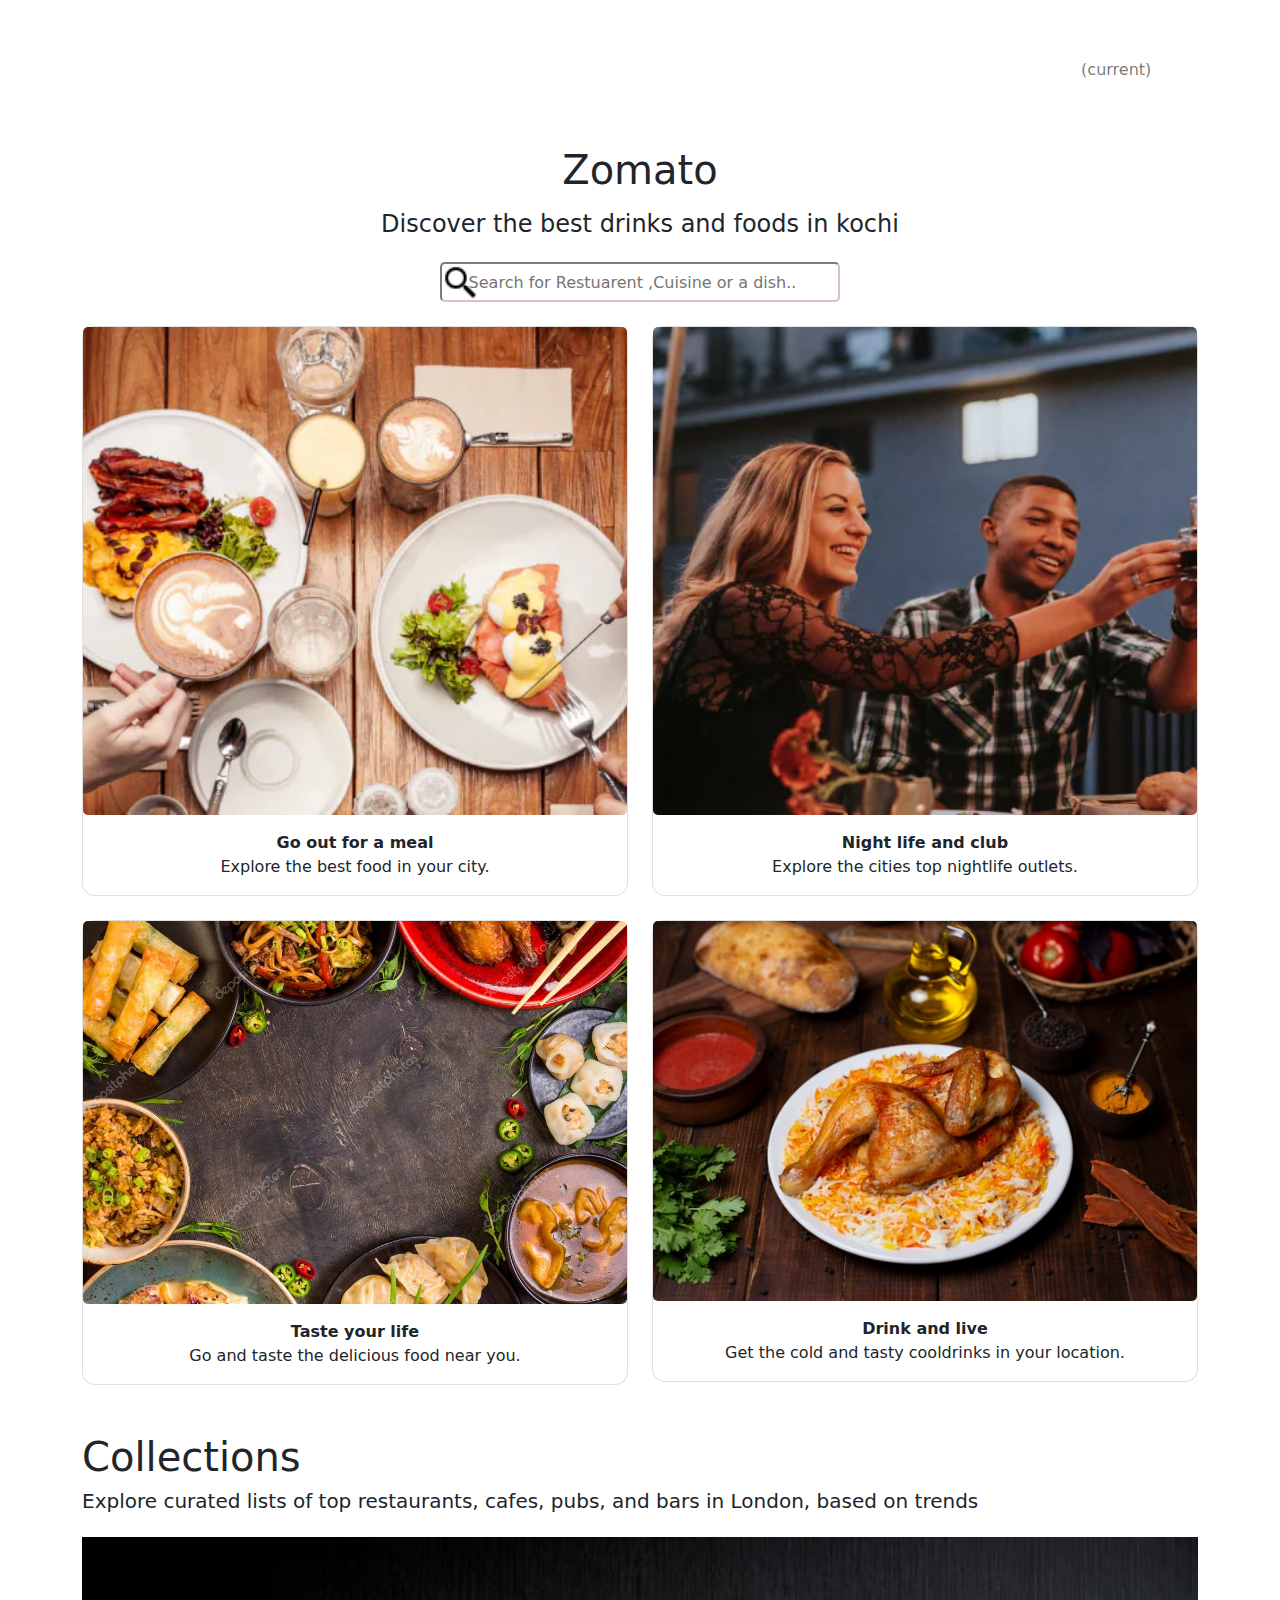
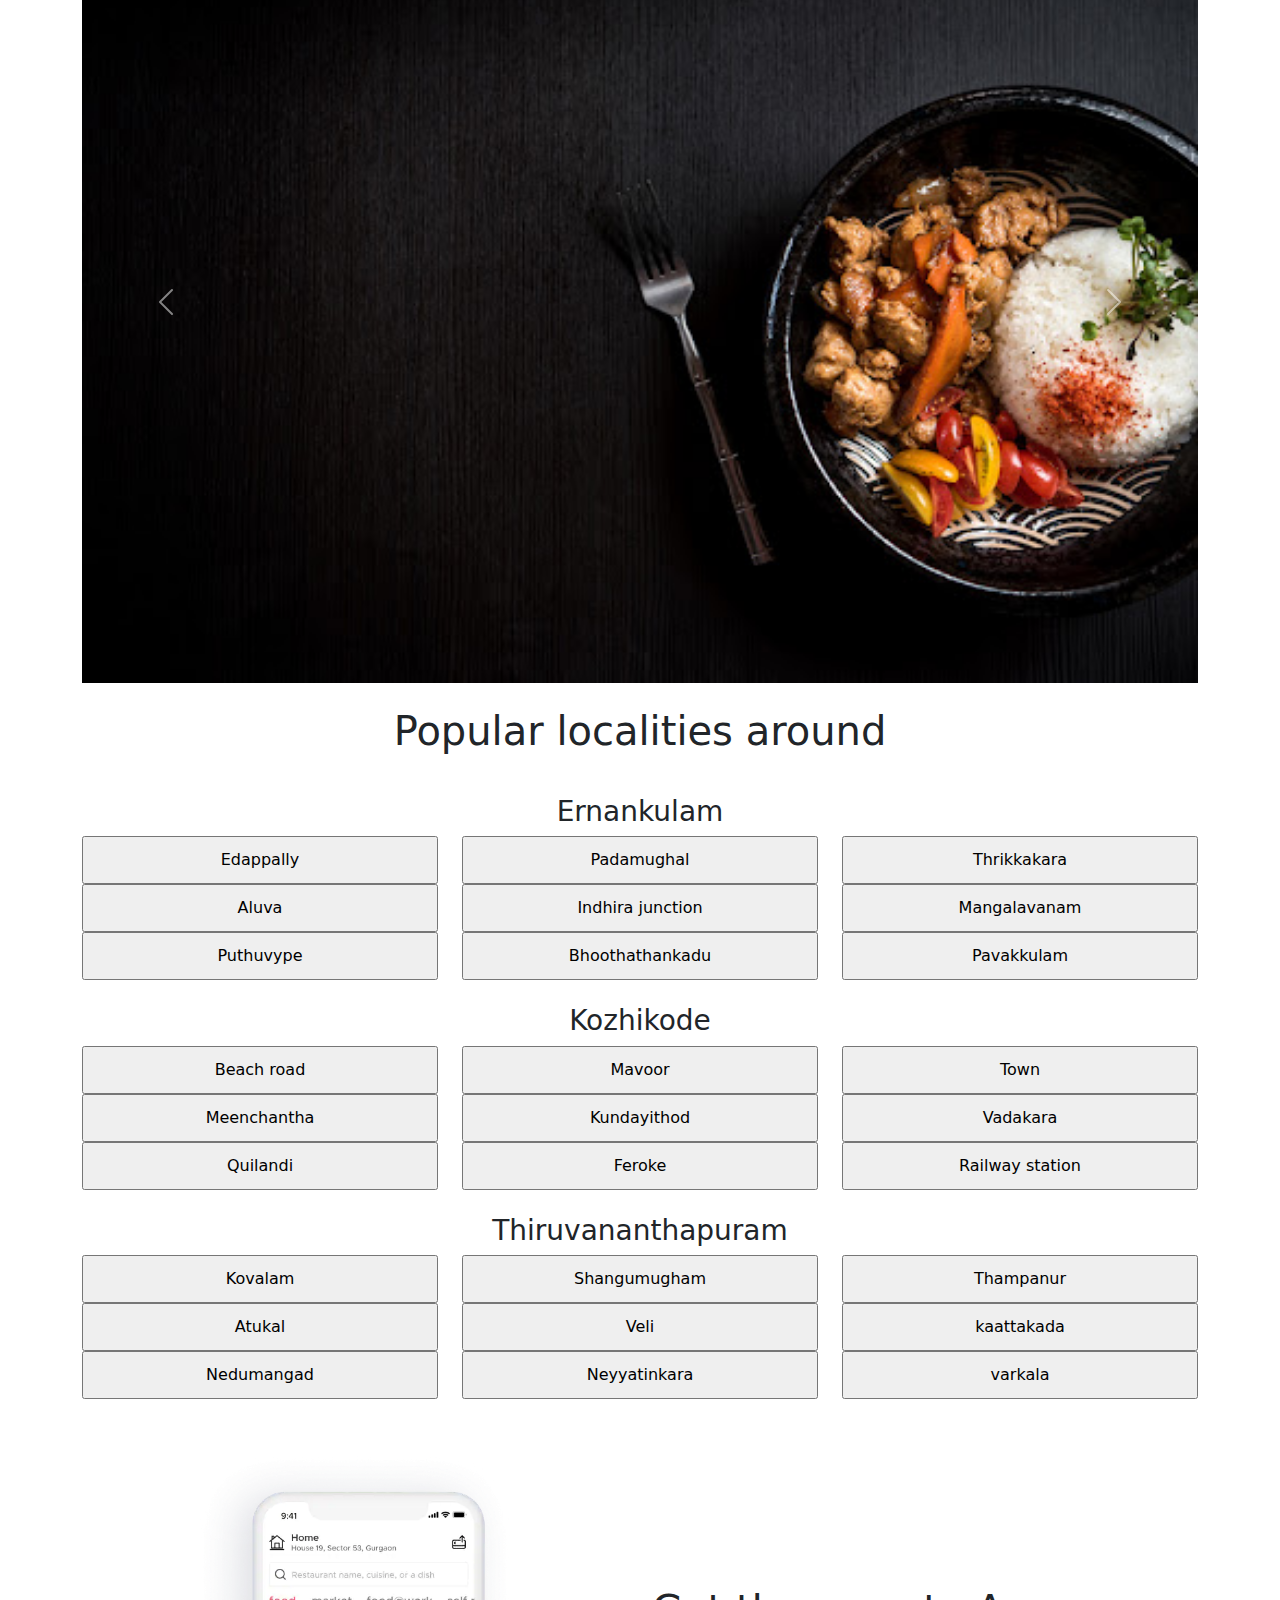
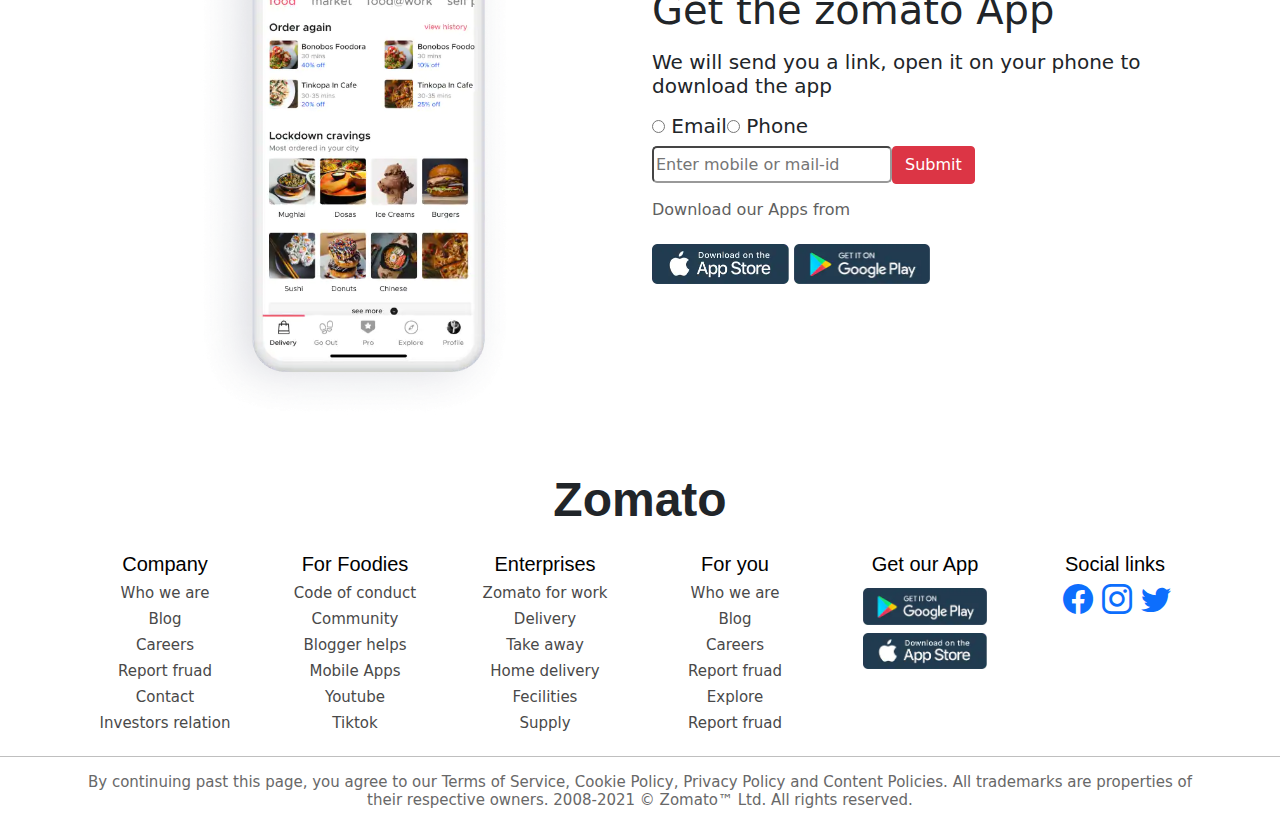
==== commit c09e7753: "Update index.html" ====
--- a/index.html
+++ b/index.html
@@ -5,52 +5,18 @@
   <meta charset="UTF-8">
   <meta http-equiv="X-UA-Compatible" content="IE=edge">
   <meta name="viewport" content="width=device-width, initial-scale=1.0">
+  <link rel="stylesheet" href="https://cdn.jsdelivr.net/npm/bootstrap@4.6.1/dist/css/bootstrap.min.css" integrity="sha384-zCbKRCUGaJDkqS1kPbPd7TveP5iyJE0EjAuZQTgFLD2ylzuqKfdKlfG/eSrtxUkn" crossorigin="anonymous">
+    <link href="https://cdn.jsdelivr.net/npm/bootstrap@5.1.3/dist/css/bootstrap.min.css" rel="stylesheet" integrity="sha384-1BmE4kWBq78iYhFldvKuhfTAU6auU8tT94WrHftjDbrCEXSU1oBoqyl2QvZ6jIW3" crossorigin="anonymous">
+   
+  <link rel="stylesheet" href="https://cdn.jsdelivr.net/npm/bootstrap-icons@1.7.1/font/bootstrap-icons.css">
   <link rel="stylesheet" href="css/bootstrap.css" type="text/css">
   <link rel="stylesheet" href="style.css" type="text/css">
-  <link rel="stylesheet" href="https://cdn.jsdelivr.net/npm/bootstrap-icons@1.7.1/font/bootstrap-icons.css">
+  
   <title>Zomato</title>
 </head>
 
 <body>
-  <section>
-    <!-- <div class="row1"> -->
-    <!-- <div class="row banner">
-      <div class="col-lg-6 col-6 col-md-6 col-sm-6 "><h1>zomato</h1></div>
-      <div class="col-lg-6 col-6 col-md-6 col-sm-6 bg-light ">
-          <nav class="navbar navbar-expand-lg justify-content-end  navbar-light" style="text-align: right !important;">
-              <div class="container-fluid m-auto justify-content-end ">
-                <button class="navbar-toggler  " type="button" data-bs-toggle="collapse" data-bs-target="#navbarNav" aria-controls="navbarNav" aria-expanded="false" aria-label="Toggle navigation">
-                  <span class="navbar-toggler-icon"></span>
-                </button>
-                <div class="collapse navbar-collapse justify-content-end" id="navbarNav">
-                  <ul class="navbar-nav ">
-                    
-                    <li class="nav-item">
-                      <a class="nav-link text-end" href="#">sign in</a>
-                    </li>
-                    <li class="nav-item text-end">
-                      <a class="nav-link" href="#">sign up</a>
-                    </li>
-                    
-                  </ul>
-                </div>
-              </div>
-            </nav>
-      </div>
-  </div> -->
-
-    
-
-
-
-
-
-
-
-
-
-
-
+  <!-- <section>
     <div class="row1">
       <nav class="navbar navbar-expand-lg navbar-dark bg-transparent justify-content-end">
         <div class="container-fluid">
@@ -63,42 +29,8 @@
           <div class="collapse navbar-collapse justify-content-end" id="navbarSupportedContent">
             <ul class="navbar-nav me-auto mb-2 mb-lg-0">
 
-
-
-
-              <!-- <li class="nav-item">
-                <a class="nav-link active" aria-current="page" href="#">Home</a>
-              </li>  -->
-              <!--  <li class="nav-item">
-                <a class="nav-link" href="#">Link</a>
-              </li> -->
-              <!-- <li class="nav-item dropdown">
-                <a class="nav-link dropdown-toggle" href="#" id="navbarDropdown" role="button" data-bs-toggle="dropdown" aria-expanded="false">
-                  Dropdown
-                </a>
-                <ul class="dropdown-menu" aria-labelledby="navbarDropdown">
-                  <li><a class="dropdown-item" href="#">Action</a></li>
-                  <li><a class="dropdown-item" href="#">Another action</a></li>
-                  <li><hr class="dropdown-divider"></li>
-                  <li><a class="dropdown-item" href="#">Something else here</a></li>
-                </ul>
-              </li> -->
-              <!-- <li class="nav-item">
-                <a class="nav-link">Disabled</a>
-              </li> -->
-
-
             </ul>
-
-
-            <!-- <form class="d-flex">
-              <input class="form-control me-2" type="search" placeholder="Search" aria-label="Search">
-              <button class="btn btn-outline-success" type="submit">Search</button>
-            </form> -->
-
-
-
-            <h2 class="text1 me-4 justify-content-end">Login</h2>
+             <h2 class="text1 me-4 justify-content-end">Login</h2>
             <h2 class="text1 me-4 justify-content-end">SignUp</h2>
           </div>
         </div>
@@ -123,7 +55,40 @@
     </div>
   </div>
         
+  </section> -->
+  <!-- <div class="container"> -->
+
+  <section class="Header">
+    <div class="row">
+      <nav class="navbar navbar-expand-lg navbar-light bg-transparent">
+        <a class="navbar-brand pl-2" href="https://play.google.com/store/apps/details?id=com.application.zomato"><h5 class="text1">Get App</h5></a>
+        <button class="navbar-toggler " type="button" data-toggle="collapse" data-target="#navbarNav" aria-controls="navbarNav" aria-expanded="false" aria-label="Toggle navigation">
+          <span class="navbar-toggler-icon"></span>
+        </button>
+        <div class="collapse navbar-collapse justify-content-end" id="navbarNav">
+          <ul class="navbar-nav">
+            <li class="nav-item active">
+              <a class="nav-link" href="#"><h3 class="text1">Login</h3><span class="sr-only">(current)</span></a>
+            </li>
+            <li class="nav-item">
+              <a class="nav-link" href="#"><h3 class="text1">SignUp</h3></a>
+            </li>
+          </ul>
+        </div>
+      </nav>
+    </div>
+    <div class="row text-center pt-5">
+      <h1 class="Zomatotext text-center">Zomato</h1>
+    </div>
+    <div class="row text-center pt-2">
+      <h4 class="bartext text-center">Discover the best drinks and foods in kochi</h4>
+    </div>
+    <div class="row justify-content-center pt-3">
+      <input id="add" type="search" placeholder="Search for Restuarent ,Cuisine or a dish.." class="Textfield">
+      
+    </div>
   </section>
+<!-- </div> -->
 
 
    <!-- bodySection -->
@@ -367,6 +332,11 @@
 
 
 
+<script src="https://cdn.jsdelivr.net/npm/bootstrap@4.6.1/dist/js/bootstrap.bundle.min.js" integrity="sha384-fQybjgWLrvvRgtW6bFlB7jaZrFsaBXjsOMm/tB9LTS58ONXgqbR9W8oWht/amnpF" crossorigin="anonymous"></script>
+<script src="https://cdn.jsdelivr.net/npm/jquery@3.5.1/dist/jquery.slim.min.js" integrity="sha384-DfXdz2htPH0lsSSs5nCTpuj/zy4C+OGpamoFVy38MVBnE+IbbVYUew+OrCXaRkfj" crossorigin="anonymous"></script>
+<script src="https://cdn.jsdelivr.net/npm/popper.js@1.16.1/dist/umd/popper.min.js" integrity="sha384-9/reFTGAW83EW2RDu2S0VKaIzap3H66lZH81PoYlFhbGU+6BZp6G7niu735Sk7lN" crossorigin="anonymous"></script>
+<script src="https://cdn.jsdelivr.net/npm/bootstrap@4.6.1/dist/js/bootstrap.min.js" integrity="sha384-VHvPCCyXqtD5DqJeNxl2dtTyhF78xXNXdkwX1CZeRusQfRKp+tA7hAShOK/B/fQ2" crossorigin="anonymous"></script>
+
 
 
   <script src="js/bootstrap.js"></script>
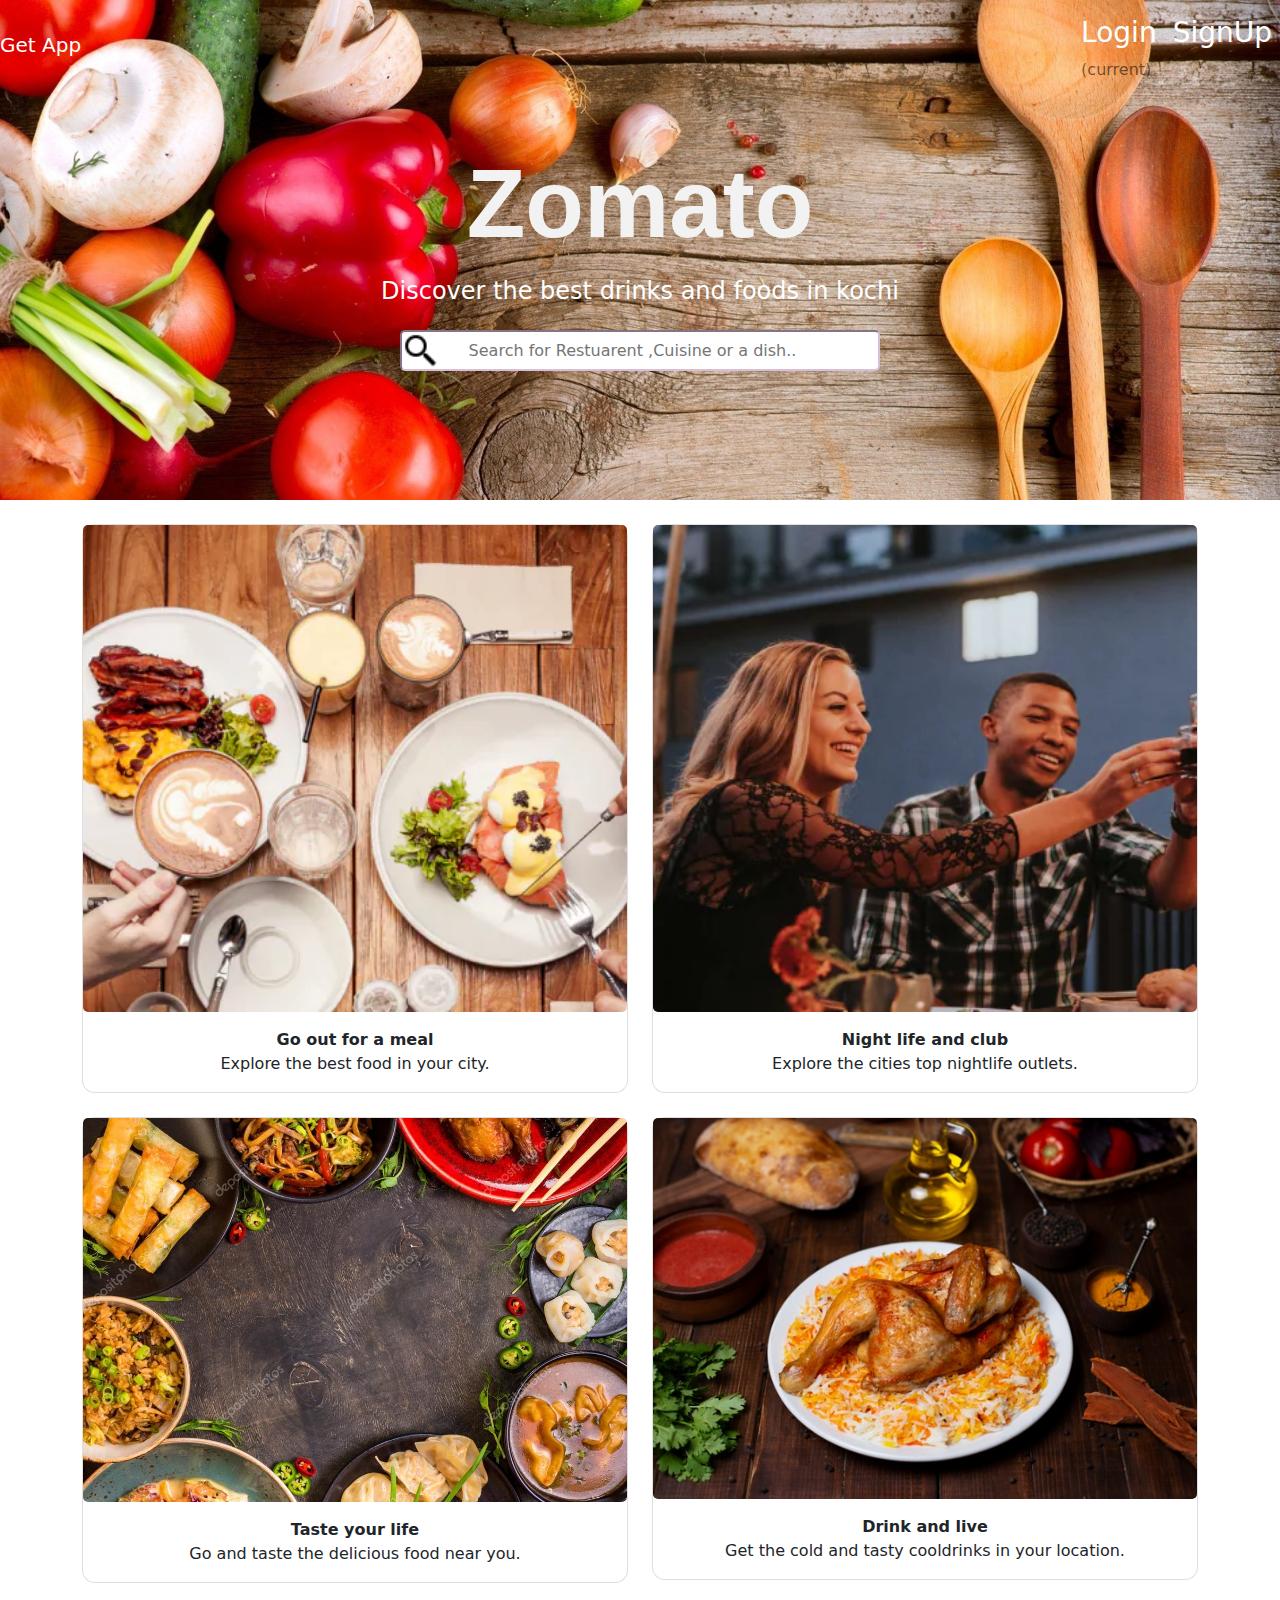
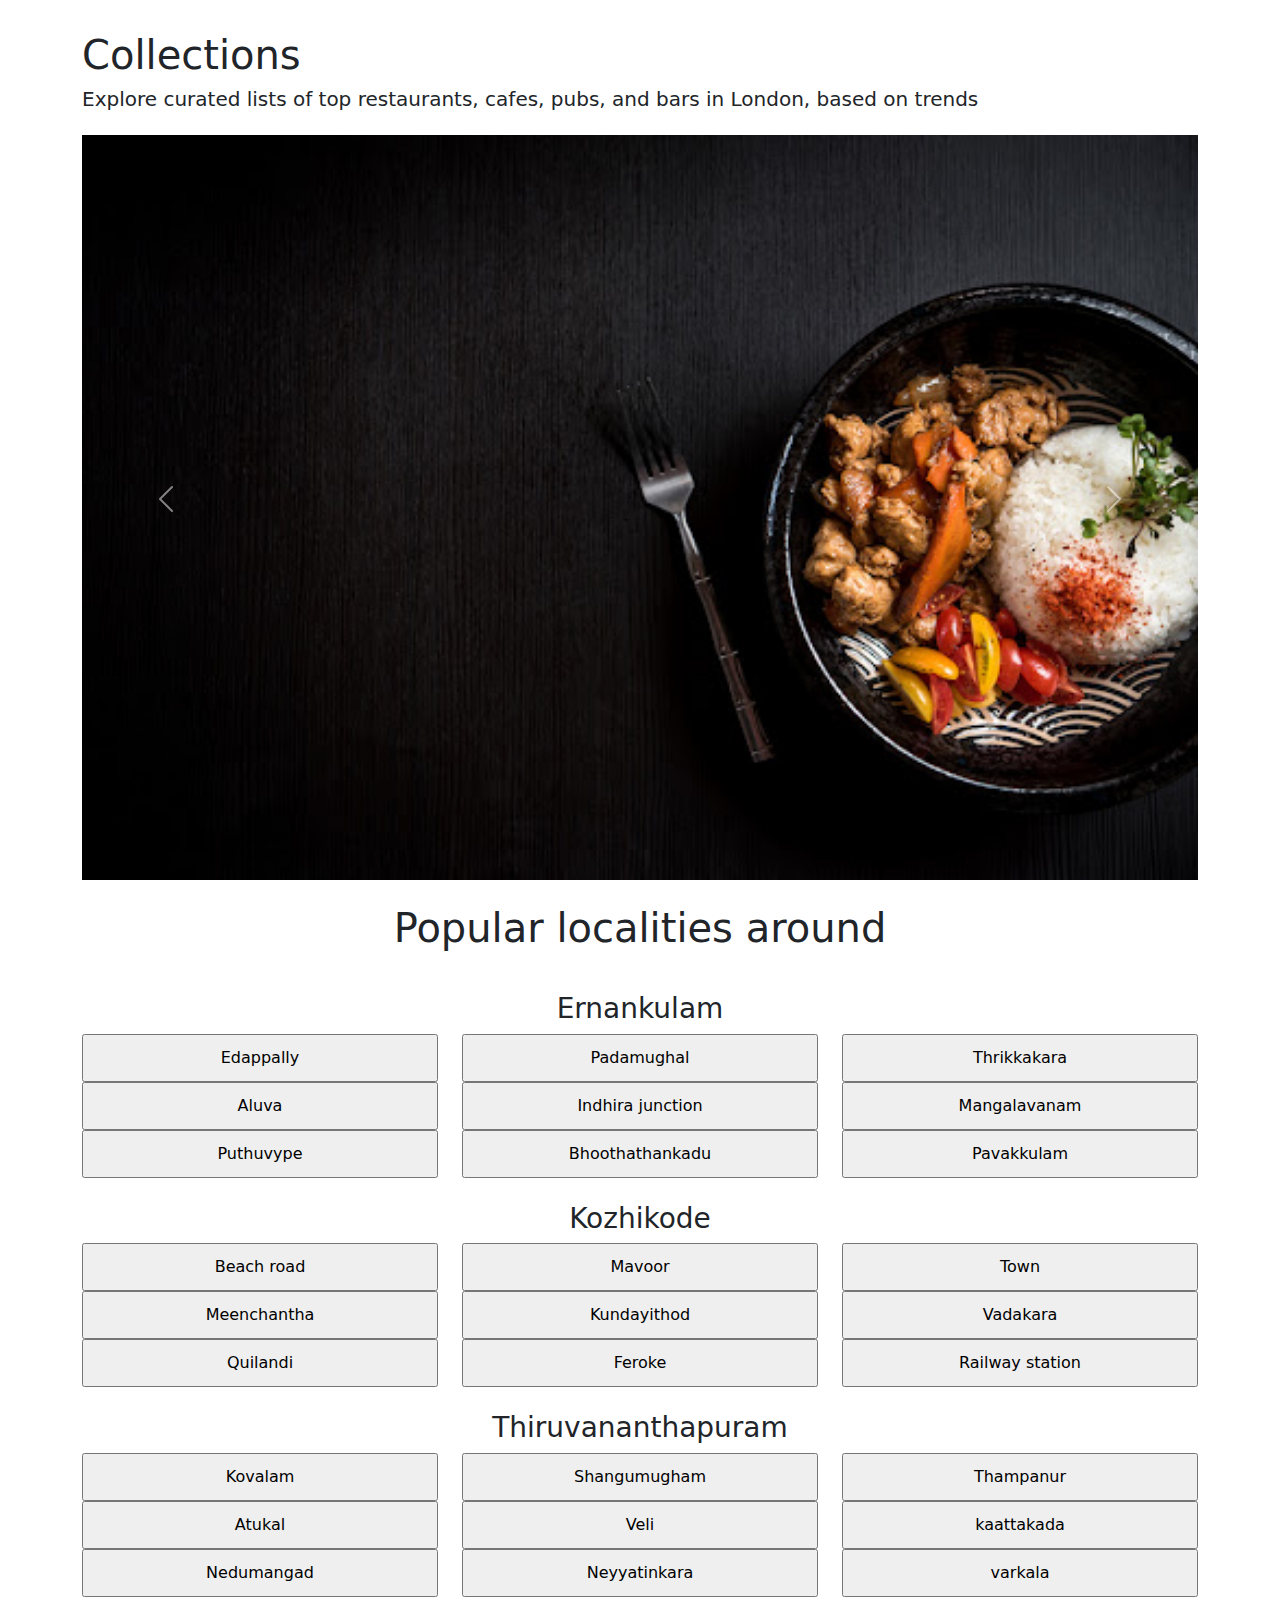
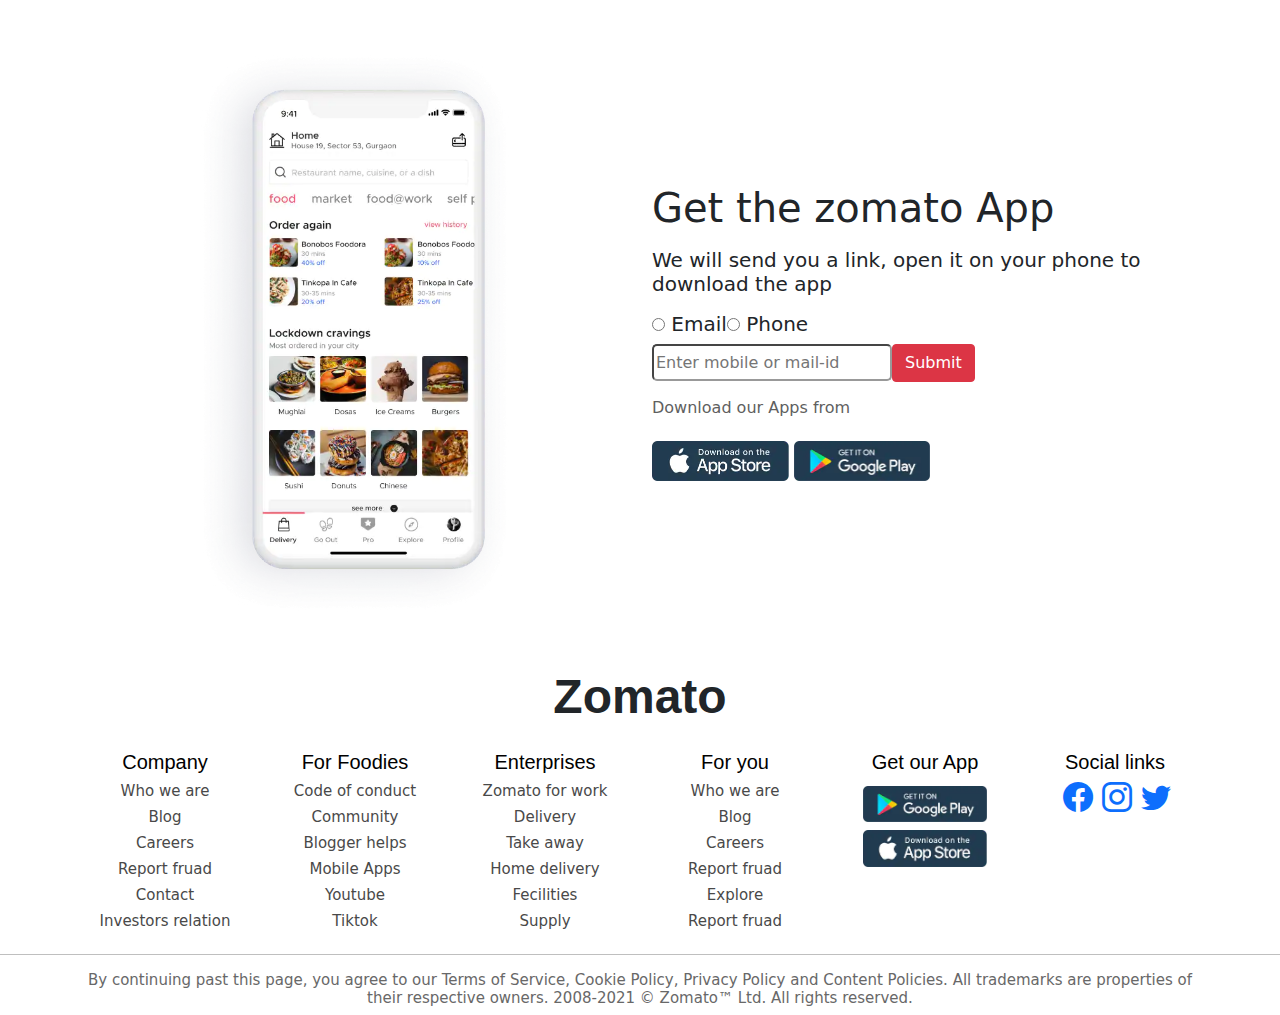
==== commit bc2ca4d9: "Update index.html" ====
--- a/index.html
+++ b/index.html
@@ -18,9 +18,9 @@
 <body>
   <!-- <section>
     <div class="row1">
-      <nav class="navbar navbar-expand-lg navbar-dark bg-transparent justify-content-end">
+      <nav class="navbar navbar-expand-lg navbar-dark bg-transparent">
         <div class="container-fluid">
-          <a class="navbar-brand text-white" href="#">Get App</a>
+          <a class="navbar-brand text-white" href="https://play.google.com/store/apps/details?id=com.application.zomato">Get App</a>
           <button class="navbar-toggler" type="button" data-bs-toggle="collapse"
             data-bs-target="#navbarSupportedContent" aria-controls="navbarSupportedContent" aria-expanded="false"
             aria-label="Toggle navigation">
--- a/style.css
+++ b/style.css
@@ -2,6 +2,13 @@
     margin: 0px;
     padding: 0px;
 }
+.Header{
+    background-image: url(Images/New-1.jpg);
+    background-size: cover;
+    overflow: hidden;
+    height: 500px;
+}
+
 .row1{
     width: 100%;
     height: 500px;
@@ -12,6 +19,16 @@
 .text1{
     cursor: pointer;
     color: white;
+}
+.bartext{
+    color: white;
+}
+.Zomatotext{
+    color: rgb(242, 242, 242);
+    font-size: 6rem;
+    font-weight: bolder;
+    font-family: -apple-system, BlinkMacSystemFont, 'Segoe UI', Roboto, Oxygen, Ubuntu, Cantarell, 'Open Sans', 'Helvetica Neue', sans-serif;
+    font: normal;
 }
 .text1:hover{
     color: rgb(1, 105, 32);
@@ -45,8 +62,8 @@
 
 }
 .Textfield{
-    width: 400px;
-    height: 40px;
+    width: 30rem;
+    height: 2.6rem;
     text-align: center;
     border-radius: 5px;
     border-color: thistle;
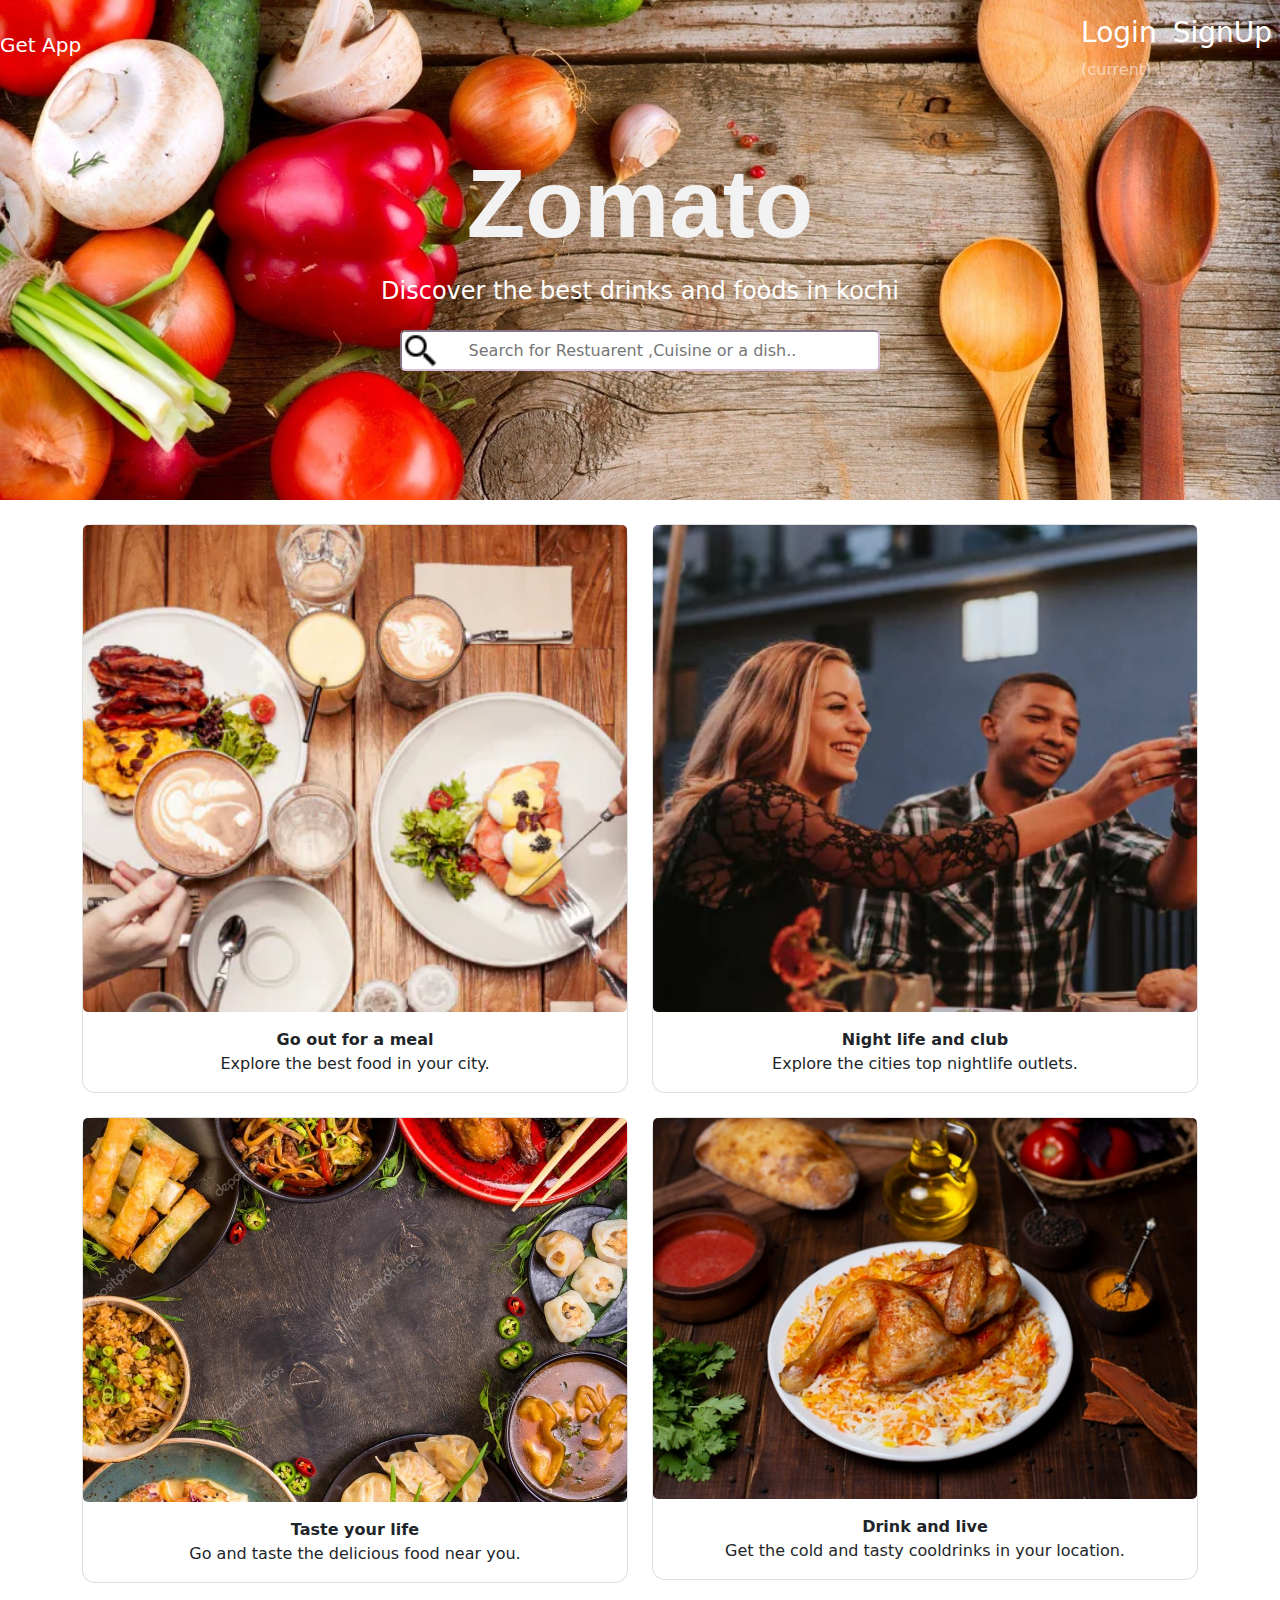
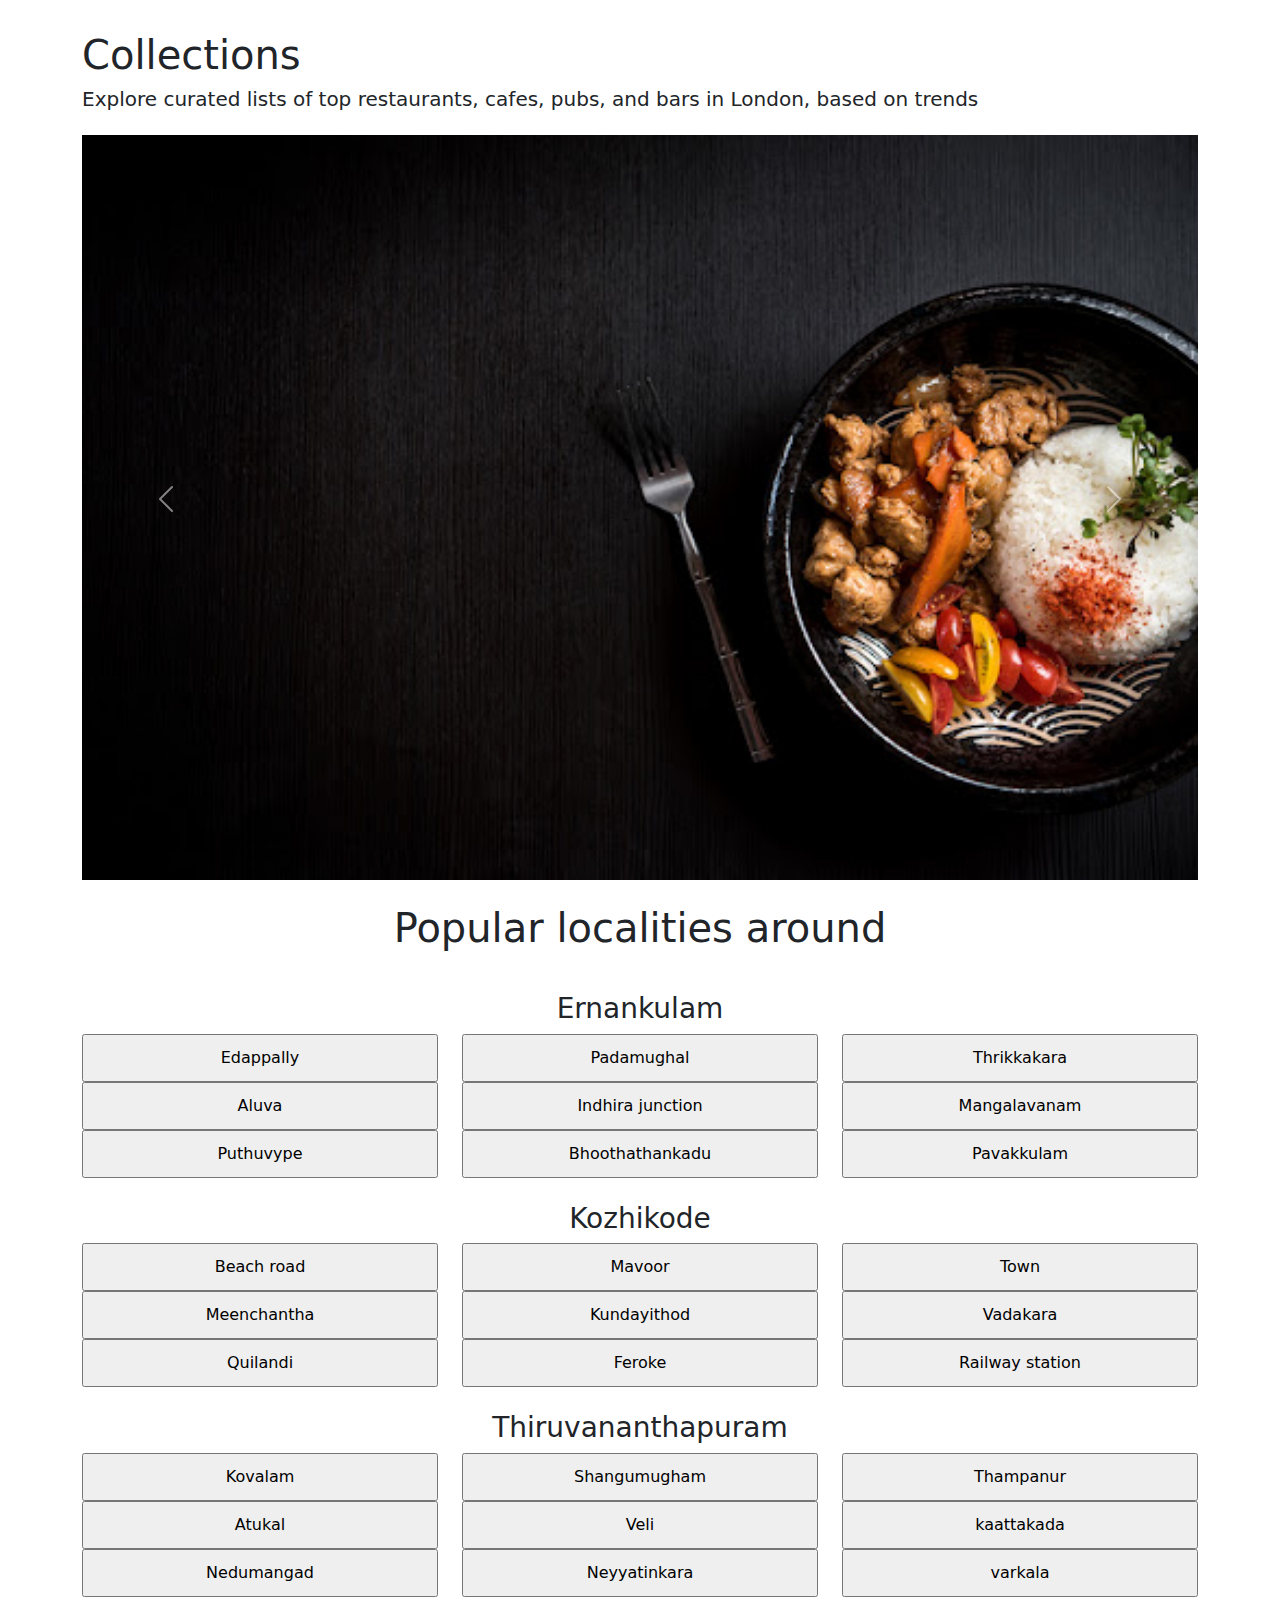
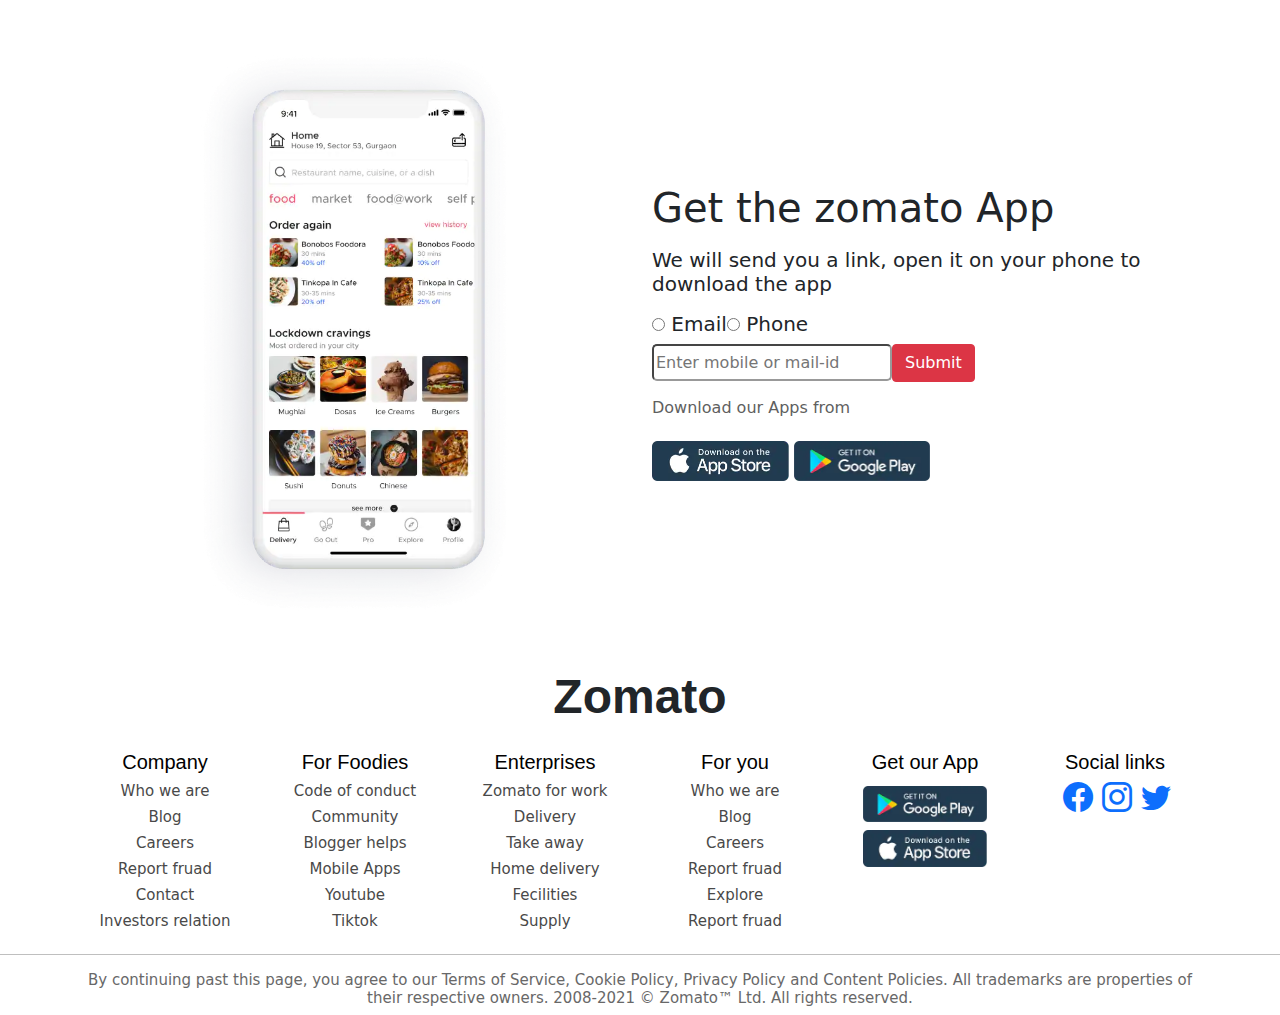
==== commit a82d31bf: "Update index.html" ====
--- a/index.html
+++ b/index.html
@@ -60,7 +60,7 @@
 
   <section class="Header">
     <div class="row">
-      <nav class="navbar navbar-expand-lg navbar-light bg-transparent">
+      <nav class="navbar navbar-expand-lg navbar-dark bg-transparent">
         <a class="navbar-brand pl-2" href="https://play.google.com/store/apps/details?id=com.application.zomato"><h5 class="text1">Get App</h5></a>
         <button class="navbar-toggler " type="button" data-toggle="collapse" data-target="#navbarNav" aria-controls="navbarNav" aria-expanded="false" aria-label="Toggle navigation">
           <span class="navbar-toggler-icon"></span>
